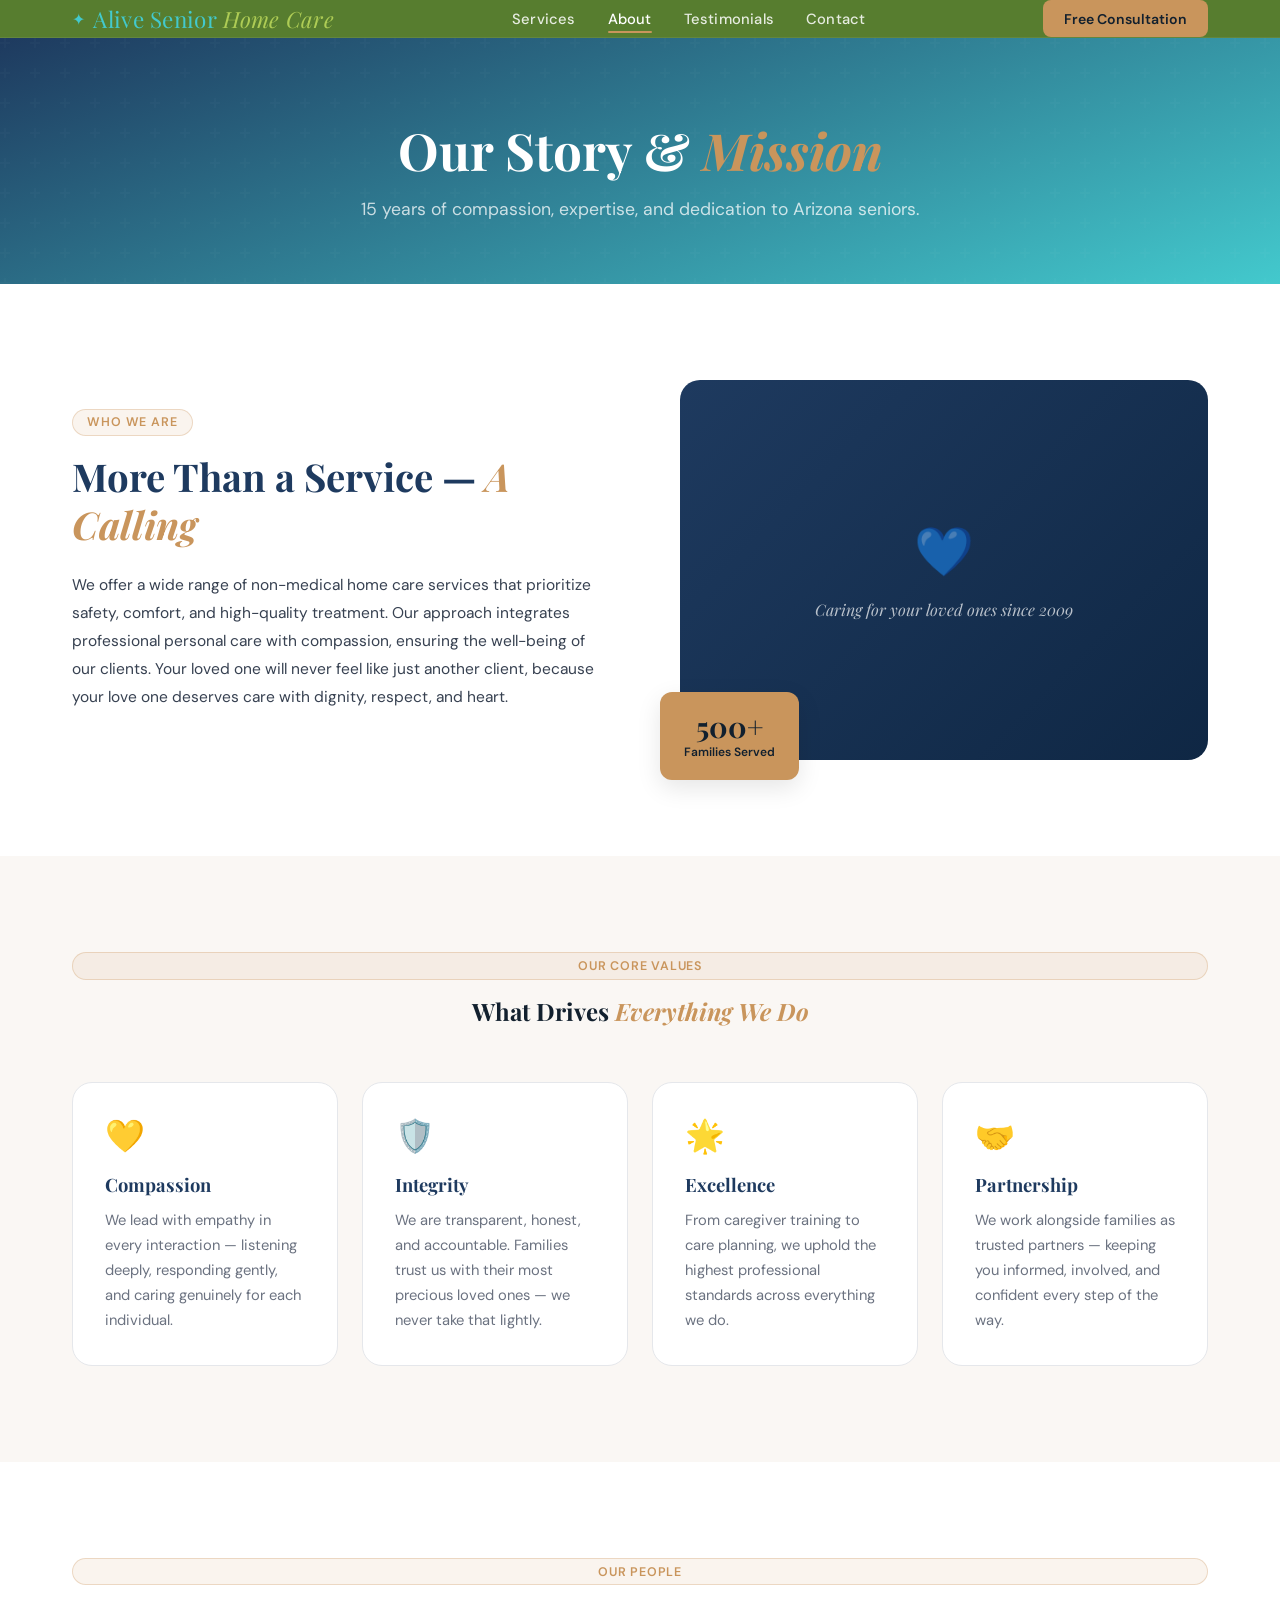
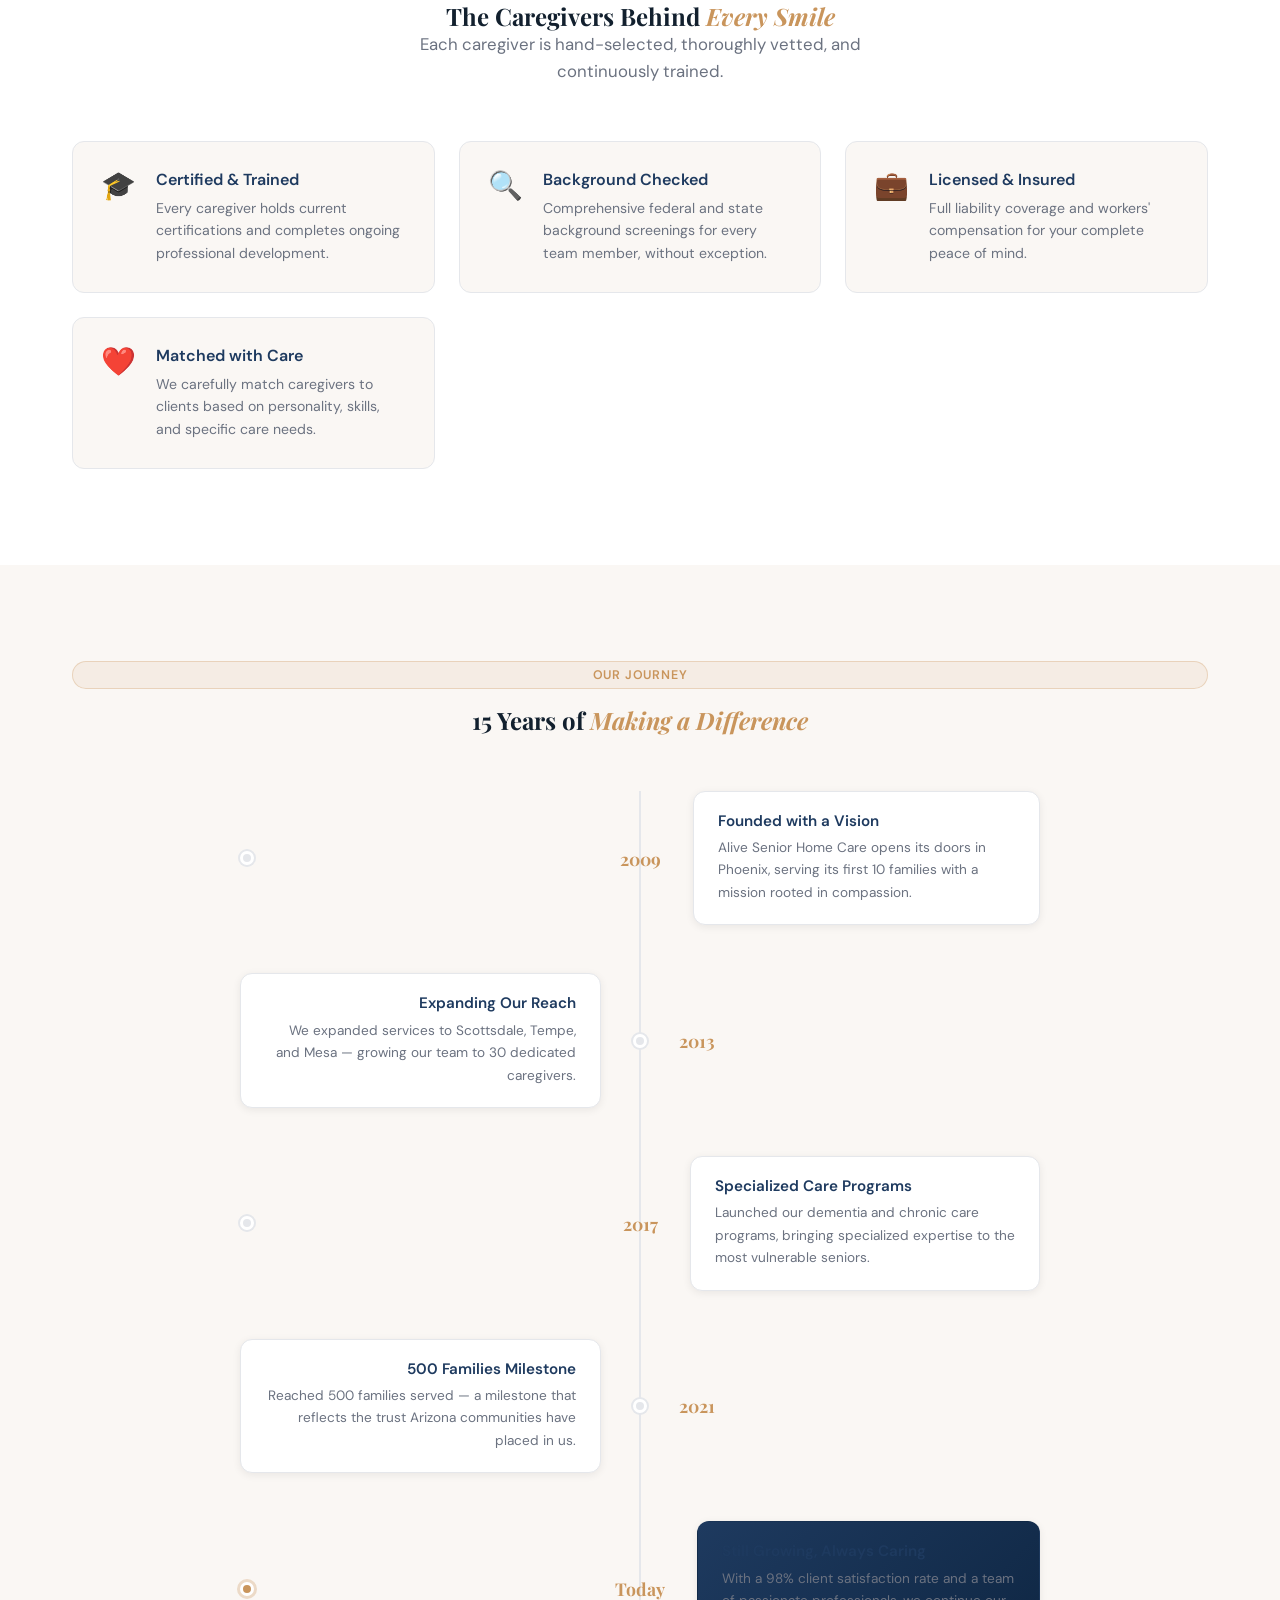
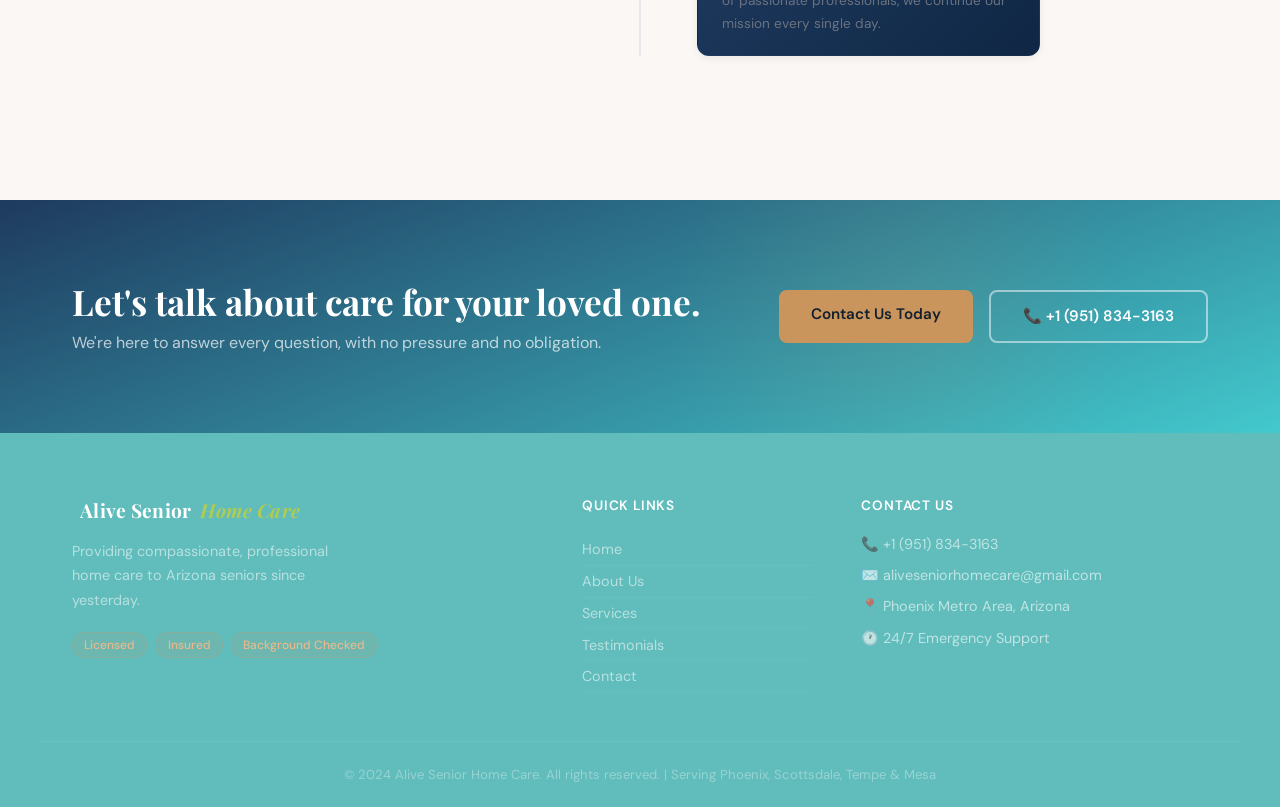
==== about.html @ 12c3a7bd "Add files via upload" ====
<!DOCTYPE html>
<html lang="en">
<head>
    <meta charset="UTF-8">
    <meta name="viewport" content="width=device-width, initial-scale=1.0">
    <title>About Us – Alive Senior Home Care</title>
    <link rel="stylesheet" href="styles.css">
    <link rel="preconnect" href="https://fonts.googleapis.com">
    <link href="https://fonts.googleapis.com/css2?family=Playfair+Display:ital,wght@0,400;0,700;1,400&family=DM+Sans:wght@300;400;500;600&display=swap" rel="stylesheet">
</head>
<body>

    <div class="scroll-progress" id="scrollProgress"></div>

    <nav id="navbar">
        <div class="container nav-inner">
            <a href="index.html" class="logo">
                <span class="logo-icon">✦</span>
                <span>Alive Senior <em>Home Care</em></span>
            </a>
            <ul class="nav-links">
                <li><a href="index.html#services" class="nav-link">Services</a></li>
                <li><a href="about.html" class="nav-link active">About</a></li>
                <li><a href="index.html#testimonials" class="nav-link">Testimonials</a></li>
                <li><a href="contact.html" class="nav-link">Contact</a></li>
            </ul>
            <a href="contact.html" class="cta-button">Free Consultation</a>
            <button class="hamburger" id="hamburger" aria-label="Menu">
                <span></span><span></span><span></span>
            </button>
        </div>
        <div class="mobile-menu" id="mobileMenu">
            <a href="index.html#services">Services</a>
            <a href="about.html">About</a>
            <a href="index.html#testimonials">Testimonials</a>
            <a href="contact.html">Contact</a>
            <a href="contact.html" class="mobile-cta">Free Consultation →</a>
        </div>
    </nav>

    <!-- Page Hero -->
    <section class="page-hero">
        <div class="page-hero-bg"></div>
        <div class="container page-hero-content">
            <!-- <div class="breadcrumb reveal-up"><a href="index.html">Home</a> / About Us</div> -->
            <h1 class="reveal-up delay-1">Our Story &amp; <em>Mission</em></h1>
            <p class="reveal-up delay-2">15 years of compassion, expertise, and dedication to Arizona seniors.</p>
        </div>
    </section>

    <!-- Mission Section -->
    <section class="about-mission">
        <div class="container about-grid">
            <div class="about-text reveal-left">
                <span class="section-tag">Who We Are</span>
                <h2>More Than a Service — <em>A Calling</em></h2>
                <p>We offer a wide range of non-medical home care
services that prioritize safety, comfort, and high-quality treatment. Our approach integrates professional personal care with compassion,
ensuring the well-being of our clients.
Your loved one will never feel like just another client, because your love one deserves care with dignity, respect, and heart.</p>
            </div>
            <div class="about-visual reveal-right">
                <div class="about-image-block">
                    <div class="about-image-card main-img">
                        <div class="img-placeholder">
                            <span>💙</span>
                            <p>Caring for your loved ones since 2009</p>
                        </div>
                    </div>
                    <div class="about-badge-float">
                        <span class="badge-num">500+</span>
                        <span class="badge-text">Families Served</span>
                    </div>
                </div>
            </div>
        </div>
    </section>

    <!-- Values Section -->
    <section class="values-section">
        <div class="container">
            <div class="section-header reveal-up">
                <span class="section-tag">Our Core Values</span>
                <h2>What Drives <em>Everything We Do</em></h2>
            </div>
            <div class="values-grid">
                <div class="value-card reveal-card" style="--delay:0.1s">
                    <div class="value-icon">💛</div>
                    <h3>Compassion</h3>
                    <p>We lead with empathy in every interaction — listening deeply, responding gently, and caring genuinely for each individual.</p>
                </div>
                <div class="value-card reveal-card" style="--delay:0.2s">
                    <div class="value-icon">🛡️</div>
                    <h3>Integrity</h3>
                    <p>We are transparent, honest, and accountable. Families trust us with their most precious loved ones — we never take that lightly.</p>
                </div>
                <div class="value-card reveal-card" style="--delay:0.3s">
                    <div class="value-icon">🌟</div>
                    <h3>Excellence</h3>
                    <p>From caregiver training to care planning, we uphold the highest professional standards across everything we do.</p>
                </div>
                <div class="value-card reveal-card" style="--delay:0.4s">
                    <div class="value-icon">🤝</div>
                    <h3>Partnership</h3>
                    <p>We work alongside families as trusted partners — keeping you informed, involved, and confident every step of the way.</p>
                </div>
            </div>
        </div>
    </section>

    <!-- Team Section -->
    <section class="team-section">
        <div class="container">
            <div class="section-header reveal-up">
                <span class="section-tag">Our People</span>
                <h2>The Caregivers Behind <em>Every Smile</em></h2>
                <p class="section-sub">Each caregiver is hand-selected, thoroughly vetted, and continuously trained.</p>
            </div>
            <div class="team-features reveal-up">
                <div class="team-feature">
                    <div class="tf-icon">🎓</div>
                    <div>
                        <h4>Certified & Trained</h4>
                        <p>Every caregiver holds current certifications and completes ongoing professional development.</p>
                    </div>
                </div>
                <div class="team-feature">
                    <div class="tf-icon">🔍</div>
                    <div>
                        <h4>Background Checked</h4>
                        <p>Comprehensive federal and state background screenings for every team member, without exception.</p>
                    </div>
                </div>
                <div class="team-feature">
                    <div class="tf-icon">💼</div>
                    <div>
                        <h4>Licensed & Insured</h4>
                        <p>Full liability coverage and workers' compensation for your complete peace of mind.</p>
                    </div>
                </div>
                <div class="team-feature">
                    <div class="tf-icon">❤️</div>
                    <div>
                        <h4>Matched with Care</h4>
                        <p>We carefully match caregivers to clients based on personality, skills, and specific care needs.</p>
                    </div>
                </div>
            </div>
        </div>
    </section>

    <!-- Milestones Timeline -->
    <section class="timeline-section">
        <div class="container">
            <div class="section-header reveal-up">
                <span class="section-tag">Our Journey</span>
                <h2>15 Years of <em>Making a Difference</em></h2>
            </div>
            <div class="timeline">
                <div class="timeline-item reveal-left">
                    <div class="timeline-dot"></div>
                    <div class="timeline-year">2009</div>
                    <div class="timeline-card">
                        <h4>Founded with a Vision</h4>
                        <p>Alive Senior Home Care opens its doors in Phoenix, serving its first 10 families with a mission rooted in compassion.</p>
                    </div>
                </div>
                <div class="timeline-item reveal-right">
                    <div class="timeline-dot"></div>
                    <div class="timeline-year">2013</div>
                    <div class="timeline-card">
                        <h4>Expanding Our Reach</h4>
                        <p>We expanded services to Scottsdale, Tempe, and Mesa — growing our team to 30 dedicated caregivers.</p>
                    </div>
                </div>
                <div class="timeline-item reveal-left">
                    <div class="timeline-dot"></div>
                    <div class="timeline-year">2017</div>
                    <div class="timeline-card">
                        <h4>Specialized Care Programs</h4>
                        <p>Launched our dementia and chronic care programs, bringing specialized expertise to the most vulnerable seniors.</p>
                    </div>
                </div>
                <div class="timeline-item reveal-right">
                    <div class="timeline-dot"></div>
                    <div class="timeline-year">2021</div>
                    <div class="timeline-card">
                        <h4>500 Families Milestone</h4>
                        <p>Reached 500 families served — a milestone that reflects the trust Arizona communities have placed in us.</p>
                    </div>
                </div>
                <div class="timeline-item reveal-left">
                    <div class="timeline-dot active"></div>
                    <div class="timeline-year">Today</div>
                    <div class="timeline-card featured-timeline">
                        <h4>Still Growing, Always Caring</h4>
                        <p>With a 98% client satisfaction rate and a team of passionate professionals, we continue our mission every single day.</p>
                    </div>
                </div>
            </div>
        </div>
    </section>

    <!-- CTA Banner -->
    <section class="cta-banner reveal-up">
        <div class="cta-banner-glow"></div>
        <div class="container cta-banner-inner">
            <div>
                <h2>Let's talk about care for your loved one.</h2>
                <p>We're here to answer every question, with no pressure and no obligation.</p>
            </div>
            <div class="cta-banner-buttons">
                <a href="contact.html" class="btn-primary">Contact Us Today</a>
                <a href="tel:+19518343163" class="btn-outline-light">📞 +1 (951) 834-3163</a>
            </div>
        </div>
    </section>

    <!-- Footer -->
    <footer>
        <div class="container footer-inner">
            <div class="footer-brand">
                <div class="logo"><span class="logo-icon"></span> Alive Senior <em>Home Care</em></div>
                <p>Providing compassionate, professional home care to Arizona seniors since yesterday.</p>
                <div class="footer-badges">
                    <span>Licensed</span>
                    <span>Insured</span>
                    <span>Background Checked</span>
                </div>
            </div>
            <div class="footer-links">
                <h4>Quick Links</h4>
                <a href="index.html">Home</a>
                <a href="about.html">About Us</a>
                <a href="index.html#services">Services</a>
                <a href="index.html#testimonials">Testimonials</a>
                <a href="contact.html">Contact</a>
            </div>
            <div class="footer-contact">
                <h4>Contact Us</h4>
                <p>📞 <a href="tel:+19518343163">+1 (951) 834-3163</a></p>
                <p>✉️ <a href="mailto:aliveseniorhomecare@gmail.com">aliveseniorhomecare@gmail.com</a></p>
                <p>📍 Phoenix Metro Area, Arizona</p>
                <p>🕐 24/7 Emergency Support</p>
            </div>
        </div>
        <div class="footer-bottom">
            <p>© 2024 Alive Senior Home Care. All rights reserved. | Serving Phoenix, Scottsdale, Tempe & Mesa</p>
        </div>
    </footer>


    <script src="script.js"></script>
</body>
</html>
---- styles.css ----
/* =============================================
   ALIVE SENIOR HOME CARE — Enhanced Styles
   ============================================= */

*, *::before, *::after {
    margin: 0;
    padding: 0;
    box-sizing: border-box;
}

:root {
    --primary: #1e3a5f;
    --primary-mid: #2c5282;
    --primary-light: #3a6da8;
    --gold: #c9955c;
    --gold-light: #e8b98a;
    --cream: #faf7f4;
    --accent: #f0f4f8;
    --text-dark: #12202e;
    --text-mid: #374151;
    --text-light: #6b7280;
    --border: #e5e7eb;
    --success: #16a34a;
    --white: #ffffff;
    --shadow-sm: 0 2px 8px rgba(0,0,0,0.07);
    --shadow-md: 0 8px 24px rgba(0,0,0,0.1);
    --shadow-lg: 0 20px 48px rgba(0,0,0,0.13);
    --radius: 12px;
    --radius-lg: 20px;
    --transition: 0.3s cubic-bezier(0.4,0,0.2,1);
}

html { scroll-behavior: smooth; }

body {
    font-family: 'DM Sans', 'Segoe UI', sans-serif;
    color: var(--text-dark);
    background: #fff;
    overflow-x: hidden;
}

h1, h2, h3, h4 {
    font-family: 'Playfair Display', Georgia, serif;
    line-height: 1.25;
}

em { font-style: italic; color: var(--gold); }

a { text-decoration: none; color: inherit; }

img { max-width: 100%; }

/* =============================================
   SCROLL PROGRESS BAR
   ============================================= */
.scroll-progress {
    position: fixed;
    top: 0; left: 0;
    height: 3px;
    width: 0%;
    background: linear-gradient(90deg, var(--gold), var(--gold-light));
    z-index: 9999;
    transition: width 0.1s linear;
}

/* =============================================
   NAVIGATION
   ============================================= */
#navbar {
    background: rgb(87, 125, 47);
    backdrop-filter: blur(12px);
    -webkit-backdrop-filter: blur(12px);
    color: white;
    position: sticky;
    top: 0;
    z-index: 1000;
    transition: box-shadow var(--transition), background var(--transition);
    border-bottom: 1px solid rgba(255,255,255,0.07);
}

#navbar.scrolled {
    box-shadow: 0 4px 24px rgba(0,0,0,0.18);
}

.nav-inner {
    display: flex;
    align-items: center;
    justify-content: space-between;
    padding: 1rem 2rem;
    max-width: 1200px;
    margin: 0 auto;
}

.logo {
    font-family: 'Playfair Display', serif;
    font-size: 1.4rem;
    font-weight: 700;
    color: white;
    display: flex;
    align-items: center;
    gap: 0.5rem;
    letter-spacing: 0.3px;
}

.logo-icon {
    color: var(--gold);
    font-size: 1rem;
}

.logo span { color: #43C9CD; font-weight: 400; }

.logo em { color: #AECC55; font-style: italic; }

.nav-links {
    display: flex;
    gap: 2rem;
    list-style: none;
}

.nav-link {
    color: rgba(255,255,255,0.85);
    font-size: 0.92rem;
    font-weight: 500;
    position: relative;
    transition: color var(--transition);
    letter-spacing: 0.2px;
}

.nav-link::after {
    content: '';
    position: absolute;
    bottom: -4px; left: 0;
    width: 0; height: 2px;
    background: var(--gold);
    transition: width var(--transition);
    border-radius: 2px;
}

.nav-link:hover,
.nav-link.active {
    color: white;
}

.nav-link:hover::after,
.nav-link.active::after {
    width: 100%;
}

.cta-button {
    background: var(--gold);
    color: var(--text-dark);
    padding: 0.6rem 1.3rem;
    border-radius: 8px;
    font-size: 0.88rem;
    font-weight: 600;
    transition: all var(--transition);
    border: none;
    cursor: pointer;
    white-space: nowrap;
}

.cta-button:hover {
    background: var(--gold-light);
    transform: translateY(-2px);
    box-shadow: 0 4px 14px rgba(201,149,92,0.4);
}

/* Hamburger */
.hamburger {
    display: none;
    flex-direction: column;
    gap: 5px;
    background: none;
    border: none;
    cursor: pointer;
    padding: 4px;
}

.hamburger span {
    display: block;
    width: 24px;
    height: 2px;
    background: white;
    border-radius: 2px;
    transition: all var(--transition);
}

.hamburger.open span:nth-child(1) { transform: rotate(45deg) translate(5px, 5px); }
.hamburger.open span:nth-child(2) { opacity: 0; }
.hamburger.open span:nth-child(3) { transform: rotate(-45deg) translate(5px, -5px); }

/* Mobile Menu */
.mobile-menu {
    display: none;
    flex-direction: column;
    background: var(--primary);
    padding: 1.5rem 2rem;
    gap: 1rem;
    border-top: 1px solid rgba(255,255,255,0.1);
    animation: slideDownMenu 0.3s ease;
}

.mobile-menu a {
    color: rgba(255,255,255,0.85);
    font-size: 1rem;
    font-weight: 500;
    padding: 0.5rem 0;
    border-bottom: 1px solid rgba(255,255,255,0.08);
    transition: color var(--transition);
}

.mobile-menu a:hover { color: white; }

.mobile-cta {
    color: var(--gold) !important;
    font-weight: 600 !important;
    border-bottom: none !important;
    margin-top: 0.5rem;
}

.mobile-menu.open { display: flex; }

@keyframes slideDownMenu {
    from { opacity: 0; transform: translateY(-10px); }
    to { opacity: 1; transform: translateY(0); }
}

/* =============================================
   CONTAINER
   ============================================= */
.container {
    max-width: 1200px;
    margin: 0 auto;
    padding: 0 2rem;
}

/* =============================================
   ANIMATIONS
   ============================================= */

/* Reveal animations */
.reveal-up {
    opacity: 0;
    transform: translateY(40px);
    transition: opacity 0.7s ease, transform 0.7s ease;
}

.reveal-left {
    opacity: 0;
    transform: translateX(-40px);
    transition: opacity 0.7s ease, transform 0.7s ease;
}

.reveal-right {
    opacity: 0;
    transform: translateX(40px);
    transition: opacity 0.7s ease, transform 0.7s ease;
}

.reveal-card {
    opacity: 0;
    transform: translateY(30px) scale(0.97);
    transition: opacity 0.6s ease var(--delay, 0s), transform 0.6s ease var(--delay, 0s);
}

.revealed {
    opacity: 1 !important;
    transform: translate(0,0) scale(1) !important;
}

.delay-1 { transition-delay: 0.15s; }
.delay-2 { transition-delay: 0.3s; }
.delay-3 { transition-delay: 0.45s; }
.delay-4 { transition-delay: 0.6s; }

@keyframes float {
    0%, 100% { transform: translateY(0); }
    50% { transform: translateY(-10px); }
}

@keyframes pulse-ring {
    0% { transform: scale(0.95); box-shadow: 0 0 0 0 rgba(201,149,92,0.4); }
    70% { transform: scale(1); box-shadow: 0 0 0 12px rgba(201,149,92,0); }
    100% { transform: scale(0.95); box-shadow: 0 0 0 0 rgba(201,149,92,0); }
}

@keyframes shimmer {
    from { background-position: -200% center; }
    to { background-position: 200% center; }
}

/* =============================================
   HERO SECTION
   ============================================= */
.hero {
    background: linear-gradient(160deg, var(--primary) 0%, #43C9CD 100%);
    color: white;
    padding: 7rem 2rem 5rem;
    position: relative;
    overflow: hidden;
    min-height: 92vh;
    display: flex;
    flex-direction: column;
    align-items: center;
    justify-content: center;
}

.hero-bg-pattern {
    position: absolute;
    inset: 0;
    background-image:
        radial-gradient(circle at 20% 20%, rgba(201,149,92,0.08) 0%, transparent 50%),
        radial-gradient(circle at 80% 80%, rgba(58,109,168,0.12) 0%, transparent 50%);
    pointer-events: none;
}

.hero-bg-pattern::before {
    content: '';
    position: absolute;
    inset: 0;
    background-image: url("data:image/svg+xml,%3Csvg width='60' height='60' viewBox='0 0 60 60' xmlns='http://www.w3.org/2000/svg'%3E%3Cg fill='none' fill-rule='evenodd'%3E%3Cg fill='%23ffffff' fill-opacity='0.025'%3E%3Cpath d='M36 34v-4h-2v4h-4v2h4v4h2v-4h4v-2h-4zm0-30V0h-2v4h-4v2h4v4h2V6h4V4h-4zM6 34v-4H4v4H0v2h4v4h2v-4h4v-2H6zM6 4V0H4v4H0v2h4v4h2V6h4V4H6z'/%3E%3C/g%3E%3C/g%3E%3C/svg%3E");
}

.hero-glow {
    position: absolute;
    top: 30%;
    left: 50%;
    transform: translate(-50%, -50%);
    width: 600px;
    height: 600px;
    background: radial-gradient(circle, rgba(201,149,92,0.07) 0%, transparent 70%);
    pointer-events: none;
}

.floating-badge {
    position: absolute;
    top: 2rem;
    right: 2rem;
    background: rgba(255,255,255,0.1);
    backdrop-filter: blur(8px);
    border: 1px solid rgba(255,255,255,0.15);
    color: rgba(255,255,255,0.9);
    padding: 0.5rem 1rem;
    border-radius: 50px;
    font-size: 0.82rem;
    display: flex;
    align-items: center;
    gap: 0.5rem;
}

.badge-sep { opacity: 0.4; }

.hero-content {
    position: relative;
    z-index: 2;
    text-align: center;
    max-width: 750px;
    margin: 0 auto;
}

.hero-tag {
    display: inline-block;
    background: rgba(201,149,92,0.15);
    border: 1px solid rgba(201,149,92,0.35);
    color: var(--gold-light);
    padding: 0.35rem 1rem;
    border-radius: 50px;
    font-size: 0.82rem;
    font-weight: 500;
    letter-spacing: 0.5px;
    margin-bottom: 1.5rem;
    text-transform: uppercase;
    animation: pulse-ring 2.5s infinite;
}

.hero h1 {
    font-size: clamp(2.2rem, 5vw, 3.8rem);
    color: white;
    margin-bottom: 1.5rem;
    line-height: 1.15;
    letter-spacing: -0.5px;
}

.hero h1 em { color: var(--gold-light); }

.hero-sub {
    font-size: 1.15rem;
    color: rgba(255,255,255,0.8);
    max-width: 520px;
    margin: 0 auto 2.5rem;
    line-height: 1.7;
}

.hero-buttons {
    display: flex;
    gap: 1rem;
    justify-content: center;
    flex-wrap: wrap;
    margin-bottom: 5rem;
}

/* Stats Bar */
.hero-stats {
    position: absolute;
    bottom: 0;
    left: 0; right: 0;
    background: rgba(255,255,255,0.06);
    backdrop-filter: blur(10px);
    border-top: 1px solid rgba(255,255,255,0.1);
    display: flex;
    align-items: center;
    justify-content: center;
    padding: 1.5rem 2rem;
    gap: 2rem;
    flex-wrap: wrap;
}

.stat-item {
    text-align: center;
    display: flex;
    flex-direction: column;
    align-items: center;
    line-height: 1;
}

.stat-number {
    font-family: 'Playfair Display', serif;
    font-size: 2rem;
    font-weight: 700;
    color: var(--gold-light);
}

.stat-plus {
    font-size: 1.3rem;
    color: var(--gold-light);
    font-weight: 700;
    vertical-align: super;
}

.stat-label {
    font-size: 0.78rem;
    color: rgba(255,255,255,0.6);
    text-transform: uppercase;
    letter-spacing: 0.5px;
    margin-top: 0.35rem;
}

.stat-divider {
    width: 1px;
    height: 40px;
    background: rgba(255,255,255,0.15);
}

/* Scroll Hint */
.scroll-hint {
    position: absolute;
    bottom: 90px;
    left: 50%;
    transform: translateX(-50%);
    display: flex;
    flex-direction: column;
    align-items: center;
    gap: 0.5rem;
    color: rgba(255,255,255,0.45);
    font-size: 0.75rem;
    letter-spacing: 0.5px;
    text-transform: uppercase;
    animation: float 2.5s ease-in-out infinite;
}

.scroll-arrow {
    width: 20px;
    height: 20px;
    border-right: 2px solid rgba(255,255,255,0.35);
    border-bottom: 2px solid rgba(255,255,255,0.35);
    transform: rotate(45deg);
}

/* =============================================
   BUTTONS
   ============================================= */
.btn-primary {
    background: var(--gold);
    color: var(--text-dark);
    padding: 0.9rem 2rem;
    border: none;
    border-radius: 8px;
    font-size: 0.95rem;
    font-weight: 600;
    cursor: pointer;
    transition: all var(--transition);
    display: inline-block;
    font-family: 'DM Sans', sans-serif;
}

.btn-primary:hover {
    background: var(--gold-light);
    transform: translateY(-3px);
    box-shadow: 0 10px 24px rgba(201,149,92,0.4);
}

.btn-outline {
    background: transparent;
    color: rgba(255,255,255,0.9);
    padding: 0.9rem 2rem;
    border: 2px solid rgba(255,255,255,0.3);
    border-radius: 8px;
    font-size: 0.95rem;
    font-weight: 600;
    cursor: pointer;
    transition: all var(--transition);
    display: inline-block;
    font-family: 'DM Sans', sans-serif;
}

.btn-outline:hover {
    background: rgba(255,255,255,0.1);
    border-color: rgba(255,255,255,0.6);
    transform: translateY(-2px);
}

.btn-outline-light {
    background: transparent;
    color: white;
    padding: 0.9rem 2rem;
    border: 2px solid rgba(255,255,255,0.5);
    border-radius: 8px;
    font-size: 0.95rem;
    font-weight: 600;
    cursor: pointer;
    transition: all var(--transition);
    display: inline-block;
}

.btn-outline-light:hover {
    background: rgba(255,255,255,0.1);
    border-color: white;
    transform: translateY(-2px);
}

/* =============================================
   SECTION HEADERS
   ============================================= */
.section-header {
    text-align: center;
    margin-bottom: 3.5rem;
}

.section-tag {
    display: inline-block;
    background: rgba(201,149,92,0.1);
    border: 1px solid rgba(201,149,92,0.3);
    color: var(--gold);
    padding: 0.3rem 0.9rem;
    border-radius: 50px;
    font-size: 0.78rem;
    font-weight: 600;
    letter-spacing: 0.8px;
    text-transform: uppercase;
    margin-bottom: 1rem;
    display: block;
}

.section-title {
    font-size: clamp(1.8rem, 3.5vw, 2.8rem);
    color: var(--primary);
    margin-bottom: 1rem;
}

.section-sub {
    color: var(--text-light);
    font-size: 1.05rem;
    max-width: 500px;
    margin: 0 auto;
    line-height: 1.6;
}

/* =============================================
   SERVICES SECTION
   ============================================= */
.services {
    padding: 6rem 2rem;
    background: var(--cream);
}

.services-grid {
    display: grid;
    grid-template-columns: repeat(auto-fit, minmax(300px, 1fr));
    gap: 1.5rem;
    margin-bottom: 3rem;
}

.service-card {
    background: white;
    padding: 2rem 2rem 1.5rem;
    border-radius: var(--radius-lg);
    box-shadow: var(--shadow-sm);
    transition: all var(--transition);
    border: 1px solid var(--border);
    position: relative;
    overflow: hidden;
}

.service-card::before {
    content: '';
    position: absolute;
    top: 0; left: 0; right: 0;
    height: 3px;
    background: linear-gradient(90deg, var(--gold), var(--gold-light));
    transform: scaleX(0);
    transform-origin: left;
    transition: transform var(--transition);
}

.service-card:hover::before { transform: scaleX(1); }

.card-glow {
    position: absolute;
    inset: 0;
    background: radial-gradient(circle at 50% 0%, rgba(201,149,92,0.04) 0%, transparent 70%);
    opacity: 0;
    transition: opacity var(--transition);
}

.service-card:hover { 
    transform: translateY(-6px);
    box-shadow: var(--shadow-md);
}

.service-card:hover .card-glow { opacity: 1; }

.featured-card {
    background: linear-gradient(160deg, var(--primary) 0%, #43C9CD 100%);
    color: white;
    border-color: transparent;
}

.featured-card h3 { color: white; }
.featured-card p { color: rgba(255,255,255,0.75); }
.featured-card .card-link { color: var(--gold-light); }
.featured-card .card-glow {
    background: radial-gradient(circle at 50% 0%, rgba(201,149,92,0.1) 0%, transparent 70%);
}
.featured-card:hover .card-glow { opacity: 1; }

.service-icon {
    font-size: 2rem;
    margin-bottom: 1rem;
    display: block;
    line-height: 1;
}

.service-card h3 {
    color: var(--primary);
    font-size: 1.2rem;
    margin-bottom: 0.75rem;
}

.service-card p {
    color: var(--text-light);
    line-height: 1.7;
    font-size: 0.92rem;
    margin-bottom: 1.25rem;
}

.card-link {
    color: var(--gold);
    font-size: 0.88rem;
    font-weight: 600;
    transition: all var(--transition);
    display: inline-block;
}

.card-link:hover {
    gap: 0.5rem;
    letter-spacing: 0.3px;
}

.services-cta {
    text-align: center;
    background: white;
    border: 1px solid var(--border);
    border-radius: var(--radius-lg);
    padding: 2rem;
    display: flex;
    align-items: center;
    justify-content: space-between;
    gap: 1.5rem;
    flex-wrap: wrap;
}

.services-cta p {
    color: var(--text-mid);
    font-size: 1.05rem;
    font-weight: 500;
}

/* =============================================
   TRUST STRIP
   ============================================= */
.trust-strip {
    background: linear-gradient(160deg, var(--primary) 0%, #43C9CD 100%);
    padding: 1.25rem 2rem;
    overflow: hidden;
}

.trust-inner {
    display: flex;
    align-items: center;
    justify-content: center;
    gap: 2.5rem;
    flex-wrap: wrap;
}

.trust-item {
    color: rgba(255,255,255,0.85);
    font-size: 0.88rem;
    font-weight: 500;
    display: flex;
    align-items: center;
    gap: 0.5rem;
    white-space: nowrap;
}

.trust-icon {
    color: var(--gold);
    font-weight: 700;
}

/* =============================================
   TESTIMONIALS
   ============================================= */
.testimonials {
    padding: 6rem 2rem;
    background: white;
    overflow: hidden;
}

.testimonials-track-wrapper {
    overflow: hidden;
    position: relative;
    border-radius: var(--radius-lg);
}

.testimonials-track {
    display: flex;
    gap: 1.5rem;
    transition: transform 0.5s cubic-bezier(0.4,0,0.2,1);
}

.testimonial-card {
    min-width: calc(33.333% - 1rem);
    background: var(--cream);
    border: 1px solid var(--border);
    border-radius: var(--radius-lg);
    padding: 2rem;
    flex-shrink: 0;
    transition: all var(--transition);
    border-left: 4px solid var(--gold);
}

.testimonial-card:hover {
    box-shadow: var(--shadow-md);
    transform: translateY(-4px);
}

.stars {
    color: #f59e0b;
    font-size: 1rem;
    margin-bottom: 1rem;
    letter-spacing: 2px;
}

.testimonial-text {
    color: var(--text-mid);
    font-style: italic;
    line-height: 1.75;
    margin-bottom: 1.5rem;
    font-size: 0.95rem;
}

.testimonial-author {
    display: flex;
    align-items: center;
    gap: 0.75rem;
}

.author-avatar {
    width: 42px;
    height: 42px;
    background: linear-gradient(135deg, var(--primary), var(--primary-light));
    color: white;
    border-radius: 50%;
    display: flex;
    align-items: center;
    justify-content: center;
    font-size: 0.75rem;
    font-weight: 700;
    flex-shrink: 0;
}

.author-name {
    font-weight: 600;
    color: var(--primary);
    font-size: 0.92rem;
}

.author-role {
    color: var(--text-light);
    font-size: 0.82rem;
    margin-top: 2px;
}

/* Testimonial Dots */
.testimonial-dots {
    display: flex;
    justify-content: center;
    gap: 0.5rem;
    margin-top: 1.5rem;
}

.t-dot {
    width: 8px;
    height: 8px;
    border-radius: 50%;
    background: var(--border);
    cursor: pointer;
    transition: all var(--transition);
    border: none;
}

.t-dot.active {
    background: var(--gold);
    width: 20px;
    border-radius: 4px;
}

/* =============================================
   CTA BANNER
   ============================================= */
.cta-banner {
    background: linear-gradient(160deg, var(--primary) 0%, #43C9CD 100%);
    padding: 5rem 2rem;
    position: relative;
    overflow: hidden;
}

.cta-banner-glow {
    position: absolute;
    top: 50%;
    right: 10%;
    transform: translateY(-50%);
    width: 500px;
    height: 500px;
    background: radial-gradient(circle, rgba(201,149,92,0.1) 0%, transparent 65%);
    pointer-events: none;
}

.cta-banner-inner {
    display: flex;
    align-items: center;
    justify-content: space-between;
    gap: 2rem;
    flex-wrap: wrap;
    position: relative;
    z-index: 2;
}

.cta-banner h2 {
    color: white;
    font-size: clamp(1.5rem, 3vw, 2.2rem);
    margin-bottom: 0.5rem;
}

.cta-banner p {
    color: rgba(255,255,255,0.7);
    font-size: 1rem;
}

.cta-banner-buttons {
    display: flex;
    gap: 1rem;
    flex-wrap: wrap;
    flex-shrink: 0;
}

/* =============================================
   FOOTER
   ============================================= */
footer {
    background: #61bcbc;
    color: white;
    padding: 4rem 2rem 0;
}

.footer-inner {
    display: grid;
    grid-template-columns: 2fr 1fr 1.5fr;
    gap: 3rem;
    padding-bottom: 3rem;
    border-bottom: 1px solid rgba(255,255,255,0.08);
}

.footer-brand .logo { margin-bottom: 1rem; font-size: 1.2rem; }

.footer-brand p {
    color: rgba(255,255,255,0.55);
    font-size: 0.9rem;
    line-height: 1.7;
    margin-bottom: 1.25rem;
    max-width: 280px;
}

.footer-badges {
    display: flex;
    gap: 0.5rem;
    flex-wrap: wrap;
}

.footer-badges span {
    background: rgba(201,149,92,0.12);
    border: 1px solid rgba(201,149,92,0.25);
    color: var(--gold-light);
    padding: 0.25rem 0.7rem;
    border-radius: 50px;
    font-size: 0.75rem;
    font-weight: 500;
}

.footer-links h4,
.footer-contact h4 {
    color: white;
    font-family: 'DM Sans', sans-serif;
    font-size: 0.85rem;
    font-weight: 600;
    text-transform: uppercase;
    letter-spacing: 0.8px;
    margin-bottom: 1.25rem;
}

.footer-links {
    display: flex;
    flex-direction: column;
    gap: 0;
}

.footer-links a {
    color: rgba(255,255,255,0.55);
    font-size: 0.9rem;
    padding: 0.4rem 0;
    transition: color var(--transition);
    border-bottom: 1px solid rgba(255,255,255,0.05);
}

.footer-links a:hover { color: var(--gold-light); }

.footer-contact p {
    color: rgba(255,255,255,0.6);
    font-size: 0.9rem;
    margin-bottom: 0.6rem;
    line-height: 1.5;
}

.footer-contact a {
    color: rgba(255,255,255,0.6);
    transition: color var(--transition);
}

.footer-contact a:hover { color: var(--gold-light); }

.footer-bottom {
    text-align: center;
    padding: 1.5rem 0;
    color: rgba(255,255,255,0.35);
    font-size: 0.82rem;
}

/* =============================================
   PAGE HERO (About / Contact)
   ============================================= */
.page-hero {
    background: linear-gradient(160deg, var(--primary) 0%, #43C9CD 100%);
    color: white;
    padding: 5rem 2rem 4rem;
    position: relative;
    overflow: hidden;
    text-align: center;
}

.page-hero-bg {
    position: absolute;
    inset: 0;
    background-image: url("data:image/svg+xml,%3Csvg width='60' height='60' viewBox='0 0 60 60' xmlns='http://www.w3.org/2000/svg'%3E%3Cg fill='none' fill-rule='evenodd'%3E%3Cg fill='%23ffffff' fill-opacity='0.02'%3E%3Cpath d='M36 34v-4h-2v4h-4v2h4v4h2v-4h4v-2h-4zm0-30V0h-2v4h-4v2h4v4h2V6h4V4h-4zM6 34v-4H4v4H0v2h4v4h2v-4h4v-2H6zM6 4V0H4v4H0v2h4v4h2V6h4V4H6z'/%3E%3C/g%3E%3C/g%3E%3C/svg%3E");
    pointer-events: none;
}

.page-hero-content {
    position: relative;
    z-index: 2;
}

.breadcrumb {
    color: rgba(255,255,255,0.5);
    font-size: 0.82rem;
    margin-bottom: 1.5rem;
    letter-spacing: 0.3px;
}

.breadcrumb a {
    color: rgba(255,255,255,0.5);
    transition: color var(--transition);
}

.breadcrumb a:hover { color: var(--gold-light); }

.page-hero h1 {
    font-size: clamp(2rem, 4.5vw, 3.2rem);
    color: white;
    margin-bottom: 1rem;
}

.page-hero p {
    color: rgba(255,255,255,0.75);
    font-size: 1.1rem;
}

/* =============================================
   ABOUT PAGE
   ============================================= */
.about-mission {
    padding: 6rem 2rem;
    background: white;
}

.about-grid {
    display: grid;
    grid-template-columns: 1fr 1fr;
    gap: 5rem;
    align-items: center;
}

.about-text .section-tag {
    text-align: left;
    display: inline-block;
}

.about-text h2 {
    font-size: clamp(1.8rem, 3vw, 2.5rem);
    color: var(--primary);
    margin-bottom: 1.5rem;
}

.about-text p {
    color: var(--text-mid);
    line-height: 1.8;
    margin-bottom: 1.25rem;
    font-size: 0.97rem;
}

.about-visual {
    position: relative;
}

.about-image-block {
    position: relative;
}

.about-image-card {
    border-radius: var(--radius-lg);
    overflow: hidden;
}

.main-img {
    background: linear-gradient(135deg, var(--primary) 0%, #0f2744 100%);
    height: 380px;
    display: flex;
    align-items: center;
    justify-content: center;
}

.img-placeholder {
    text-align: center;
    color: rgba(255,255,255,0.7);
}

.img-placeholder span { font-size: 3rem; display: block; margin-bottom: 1rem; }
.img-placeholder p { font-family: 'Playfair Display', serif; font-style: italic; font-size: 1rem; }

.about-badge-float {
    position: absolute;
    bottom: -20px;
    left: -20px;
    background: var(--gold);
    color: var(--text-dark);
    border-radius: var(--radius);
    padding: 1.25rem 1.5rem;
    box-shadow: var(--shadow-md);
    display: flex;
    flex-direction: column;
    align-items: center;
    animation: float 3s ease-in-out infinite;
}

.badge-num {
    font-family: 'Playfair Display', serif;
    font-size: 1.8rem;
    font-weight: 700;
    line-height: 1;
}

.badge-text {
    font-size: 0.75rem;
    font-weight: 600;
    margin-top: 3px;
}

/* Values Section */
.values-section {
    padding: 6rem 2rem;
    background: var(--cream);
}

.values-grid {
    display: grid;
    grid-template-columns: repeat(auto-fit, minmax(240px, 1fr));
    gap: 1.5rem;
}

.value-card {
    background: white;
    border: 1px solid var(--border);
    border-radius: var(--radius-lg);
    padding: 2rem;
    transition: all var(--transition);
}

.value-card:hover {
    transform: translateY(-5px);
    box-shadow: var(--shadow-md);
    border-color: rgba(201,149,92,0.3);
}

.value-icon {
    font-size: 2rem;
    margin-bottom: 1rem;
    display: block;
}

.value-card h3 {
    color: var(--primary);
    font-size: 1.15rem;
    margin-bottom: 0.75rem;
}

.value-card p {
    color: var(--text-light);
    font-size: 0.92rem;
    line-height: 1.7;
}

/* Team Section */
.team-section {
    padding: 6rem 2rem;
    background: white;
}

.team-features {
    display: grid;
    grid-template-columns: repeat(auto-fit, minmax(280px, 1fr));
    gap: 1.5rem;
}

.team-feature {
    display: flex;
    align-items: flex-start;
    gap: 1.25rem;
    padding: 1.75rem;
    background: var(--cream);
    border: 1px solid var(--border);
    border-radius: var(--radius);
    transition: all var(--transition);
}

.team-feature:hover {
    border-color: rgba(201,149,92,0.3);
    box-shadow: var(--shadow-sm);
}

.tf-icon {
    font-size: 1.75rem;
    flex-shrink: 0;
    line-height: 1;
    padding-top: 2px;
}

.team-feature h4 {
    color: var(--primary);
    font-size: 1rem;
    margin-bottom: 0.4rem;
    font-family: 'DM Sans', sans-serif;
    font-weight: 600;
}

.team-feature p {
    color: var(--text-light);
    font-size: 0.88rem;
    line-height: 1.6;
}

/* Timeline */
.timeline-section {
    padding: 6rem 2rem;
    background: var(--cream);
}

.timeline {
    position: relative;
    max-width: 800px;
    margin: 0 auto;
}

.timeline::before {
    content: '';
    position: absolute;
    left: 50%;
    transform: translateX(-50%);
    top: 0; bottom: 0;
    width: 2px;
    background: var(--border);
}

.timeline-item {
    display: grid;
    grid-template-columns: 1fr auto 1fr;
    gap: 2rem;
    align-items: center;
    margin-bottom: 3rem;
    position: relative;
}

.timeline-item:nth-child(even) .timeline-year { order: 3; text-align: left; }
.timeline-item:nth-child(even) .timeline-card { order: 1; text-align: right; }
.timeline-item:nth-child(even) .timeline-dot { order: 2; }

.timeline-dot {
    width: 14px;
    height: 14px;
    border-radius: 50%;
    background: var(--border);
    border: 3px solid white;
    box-shadow: 0 0 0 2px var(--border);
    flex-shrink: 0;
    transition: all var(--transition);
    z-index: 1;
}

.timeline-dot.active {
    background: var(--gold);
    box-shadow: 0 0 0 3px rgba(201,149,92,0.3);
    animation: pulse-ring 2.5s infinite;
}

.timeline-year {
    font-family: 'Playfair Display', serif;
    font-size: 1.1rem;
    font-weight: 700;
    color: var(--gold);
    text-align: right;
}

.timeline-card {
    background: white;
    border: 1px solid var(--border);
    border-radius: var(--radius);
    padding: 1.25rem 1.5rem;
    box-shadow: var(--shadow-sm);
    transition: all var(--transition);
}

.timeline-card:hover {
    box-shadow: var(--shadow-md);
    border-color: rgba(201,149,92,0.3);
}

.featured-timeline {
    background: linear-gradient(135deg, var(--primary) 0%, #0f2744 100%);
    border-color: transparent;
    color: white;
}

.featured-timeline h4 { color: white; }
.featured-timeline p { color: rgba(255,255,255,0.75); }

.timeline-card h4 {
    color: var(--primary);
    font-family: 'DM Sans', sans-serif;
    font-size: 0.95rem;
    font-weight: 600;
    margin-bottom: 0.4rem;
}

.timeline-card p {
    color: var(--text-light);
    font-size: 0.85rem;
    line-height: 1.65;
}

/* =============================================
   CONTACT PAGE
   ============================================= */
.contact-main {
    padding: 5rem 2rem;
    background: white;
}

.contact-layout {
    display: grid;
    grid-template-columns: 1fr 1.4fr;
    gap: 4rem;
    align-items: start;
}

.contact-info-block {
    margin-bottom: 2rem;
}

.contact-info-block h2 {
    color: var(--primary);
    font-size: 1.8rem;
    margin-bottom: 0.75rem;
}

.contact-info-block p {
    color: var(--text-light);
    line-height: 1.7;
    font-size: 0.95rem;
}

.contact-cards {
    display: flex;
    flex-direction: column;
    gap: 1rem;
    margin-bottom: 2rem;
}

.contact-card {
    display: flex;
    align-items: flex-start;
    gap: 1rem;
    padding: 1.25rem;
    border: 1px solid var(--border);
    border-radius: var(--radius);
    background: var(--cream);
    transition: all var(--transition);
}

.contact-card:hover {
    border-color: rgba(201,149,92,0.3);
    box-shadow: var(--shadow-sm);
    transform: translateX(4px);
}

.contact-card-icon {
    font-size: 1.5rem;
    flex-shrink: 0;
    line-height: 1;
}

.contact-card-label {
    font-size: 0.75rem;
    font-weight: 600;
    text-transform: uppercase;
    letter-spacing: 0.5px;
    color: var(--text-light);
    margin-bottom: 0.3rem;
}

.contact-card-value {
    color: var(--primary);
    font-weight: 600;
    font-size: 0.97rem;
    display: block;
    margin-bottom: 0.25rem;
    transition: color var(--transition);
}

a.contact-card-value:hover { color: var(--gold); }

.contact-card-note {
    color: var(--text-light);
    font-size: 0.8rem;
}

/* Map */
.map-container {
    border-radius: var(--radius-lg);
    overflow: hidden;
    height: 260px;
    box-shadow: var(--shadow-md);
}

#map { width: 100%; height: 100%; }

/* Contact Form */
.contact-form-wrapper {
    background: var(--cream);
    border: 1px solid var(--border);
    border-radius: var(--radius-lg);
    padding: 2.5rem;
}

.form-header {
    margin-bottom: 2rem;
}

.form-header h2 {
    color: var(--primary);
    font-size: 1.7rem;
    margin-bottom: 0.5rem;
}

.form-header p {
    color: var(--text-light);
    font-size: 0.92rem;
    line-height: 1.6;
}

.contact-form {
    display: flex;
    flex-direction: column;
    gap: 1.25rem;
}

.form-row {
    display: grid;
    grid-template-columns: 1fr 1fr;
    gap: 1rem;
}

.form-group {
    display: flex;
    flex-direction: column;
    gap: 0.4rem;
}

.form-group label {
    font-size: 0.85rem;
    font-weight: 600;
    color: var(--primary);
    letter-spacing: 0.2px;
}

.form-group input,
.form-group textarea,
.form-group select {
    padding: 0.8rem 1rem;
    border: 1px solid var(--border);
    border-radius: 8px;
    font-family: 'DM Sans', sans-serif;
    font-size: 0.92rem;
    color: var(--text-dark);
    background: white;
    transition: all var(--transition);
    appearance: none;
}

.form-group input:focus,
.form-group textarea:focus,
.form-group select:focus {
    outline: none;
    border-color: var(--primary-mid);
    box-shadow: 0 0 0 3px rgba(44,82,130,0.1);
}

.form-group input.error,
.form-group select.error {
    border-color: #dc2626;
    box-shadow: 0 0 0 3px rgba(220,38,38,0.1);
}

.form-error {
    color: #dc2626;
    font-size: 0.78rem;
    font-weight: 500;
    min-height: 1em;
}

.form-group textarea { resize: vertical; min-height: 110px; }

.form-check {
    display: flex;
    align-items: flex-start;
    gap: 0.75rem;
}

.form-check input[type="checkbox"] {
    width: 16px;
    height: 16px;
    flex-shrink: 0;
    margin-top: 3px;
    accent-color: var(--primary);
}

.form-check label {
    font-size: 0.82rem;
    color: var(--text-light);
    line-height: 1.5;
}

.submit-btn {
    background: var(--primary);
    color: white;
    padding: 1rem;
    border: none;
    border-radius: 8px;
    font-size: 1rem;
    font-weight: 600;
    cursor: pointer;
    transition: all var(--transition);
    font-family: 'DM Sans', sans-serif;
    position: relative;
    overflow: hidden;
}

.submit-btn::after {
    content: '';
    position: absolute;
    inset: 0;
    background: linear-gradient(90deg, transparent, rgba(255,255,255,0.1), transparent);
    background-size: 200% 100%;
    transform: translateX(-100%);
    transition: transform 0.5s ease;
}

.submit-btn:hover {
    background: #0f2744;
    transform: translateY(-2px);
    box-shadow: 0 8px 20px rgba(30,58,95,0.3);
}

.submit-btn:hover::after {
    transform: translateX(100%);
}

.form-success {
    text-align: center;
    padding: 2rem;
    background: rgba(22,163,74,0.06);
    border: 1px solid rgba(22,163,74,0.25);
    border-radius: var(--radius);
    margin-top: 0.5rem;
}

.success-icon { font-size: 2.5rem; margin-bottom: 0.75rem; display: block; }
.form-success h3 { color: var(--success); margin-bottom: 0.5rem; font-size: 1.2rem; }
.form-success p { color: var(--text-light); font-size: 0.9rem; }

/* FAQ */
.faq-section {
    padding: 6rem 2rem;
    background: var(--cream);
}

.faq-list {
    max-width: 780px;
    margin: 0 auto;
    display: flex;
    flex-direction: column;
    gap: 1rem;
}

.faq-item {
    background: white;
    border: 1px solid var(--border);
    border-radius: var(--radius);
    overflow: hidden;
    transition: box-shadow var(--transition);
}

.faq-item:hover {
    box-shadow: var(--shadow-sm);
}

.faq-question {
    width: 100%;
    background: none;
    border: none;
    padding: 1.25rem 1.5rem;
    display: flex;
    align-items: center;
    justify-content: space-between;
    cursor: pointer;
    text-align: left;
    font-family: 'DM Sans', sans-serif;
    font-size: 0.97rem;
    font-weight: 600;
    color: var(--primary);
    transition: color var(--transition);
    gap: 1rem;
}

.faq-question:hover { color: var(--primary-mid); }

.faq-chevron {
    font-size: 1.2rem;
    font-weight: 400;
    transition: transform var(--transition);
    flex-shrink: 0;
    color: var(--gold);
}

.faq-item.open .faq-chevron {
    transform: rotate(45deg);
}

.faq-answer {
    max-height: 0;
    overflow: hidden;
    transition: max-height 0.4s ease, padding 0.3s ease;
    padding: 0 1.5rem;
}

.faq-item.open .faq-answer {
    max-height: 300px;
    padding: 0 1.5rem 1.25rem;
}

.faq-answer p {
    color: var(--text-mid);
    font-size: 0.92rem;
    line-height: 1.75;
    border-top: 1px solid var(--border);
    padding-top: 1rem;
}

/* =============================================
   RESPONSIVE
   ============================================= */
@media (max-width: 1024px) {
    .footer-inner {
        grid-template-columns: 1fr 1fr;
    }
    .footer-brand {
        grid-column: 1 / -1;
    }
    .testimonial-card {
        min-width: calc(50% - 0.75rem);
    }
    .about-grid {
        grid-template-columns: 1fr;
        gap: 3rem;
    }
    .contact-layout {
        grid-template-columns: 1fr;
    }
    .timeline::before { display: none; }
    .timeline-item {
        grid-template-columns: 1fr;
        gap: 0.75rem;
    }
    .timeline-item:nth-child(even) .timeline-year { order: 0; text-align: left; }
    .timeline-item:nth-child(even) .timeline-card { order: 2; text-align: left; }
    .timeline-dot { display: none; }
}

@media (max-width: 768px) {
    .nav-links, .cta-button { display: none; }
    .hamburger { display: flex; }

    .hero { padding: 5rem 1.5rem 8rem; min-height: auto; }
    .hero h1 { font-size: 2rem; }
    .hero-buttons { flex-direction: column; align-items: center; }
    .btn-primary, .btn-outline { width: 100%; text-align: center; }

    .floating-badge { display: none; }

    .hero-stats {
        gap: 1.25rem;
        padding: 1.25rem;
    }
    .stat-divider { display: none; }
    .stat-number { font-size: 1.5rem; }

    .services { padding: 4rem 1.5rem; }
    .services-grid { grid-template-columns: 1fr; }
    .services-cta { flex-direction: column; text-align: center; }

    .testimonial-card { min-width: 100%; }

    .cta-banner-inner { flex-direction: column; text-align: center; }
    .cta-banner-buttons { justify-content: center; }

    .footer-inner { grid-template-columns: 1fr; gap: 2rem; }
    .footer-brand { grid-column: auto; }

    .form-row { grid-template-columns: 1fr; }
    .contact-form-wrapper { padding: 1.5rem; }

    .values-section, .team-section, .timeline-section, .faq-section { padding: 4rem 1.5rem; }

    .trust-inner { gap: 1.25rem; }
}

@media (max-width: 480px) {
    .hero h1 { font-size: 1.7rem; }
    .section-title { font-size: 1.6rem; }
    .values-grid { grid-template-columns: 1fr; }
    .team-features { grid-template-columns: 1fr; }
    .hero-stats { flex-direction: column; gap: 1rem; }
    .stat-divider { display: none; }
}
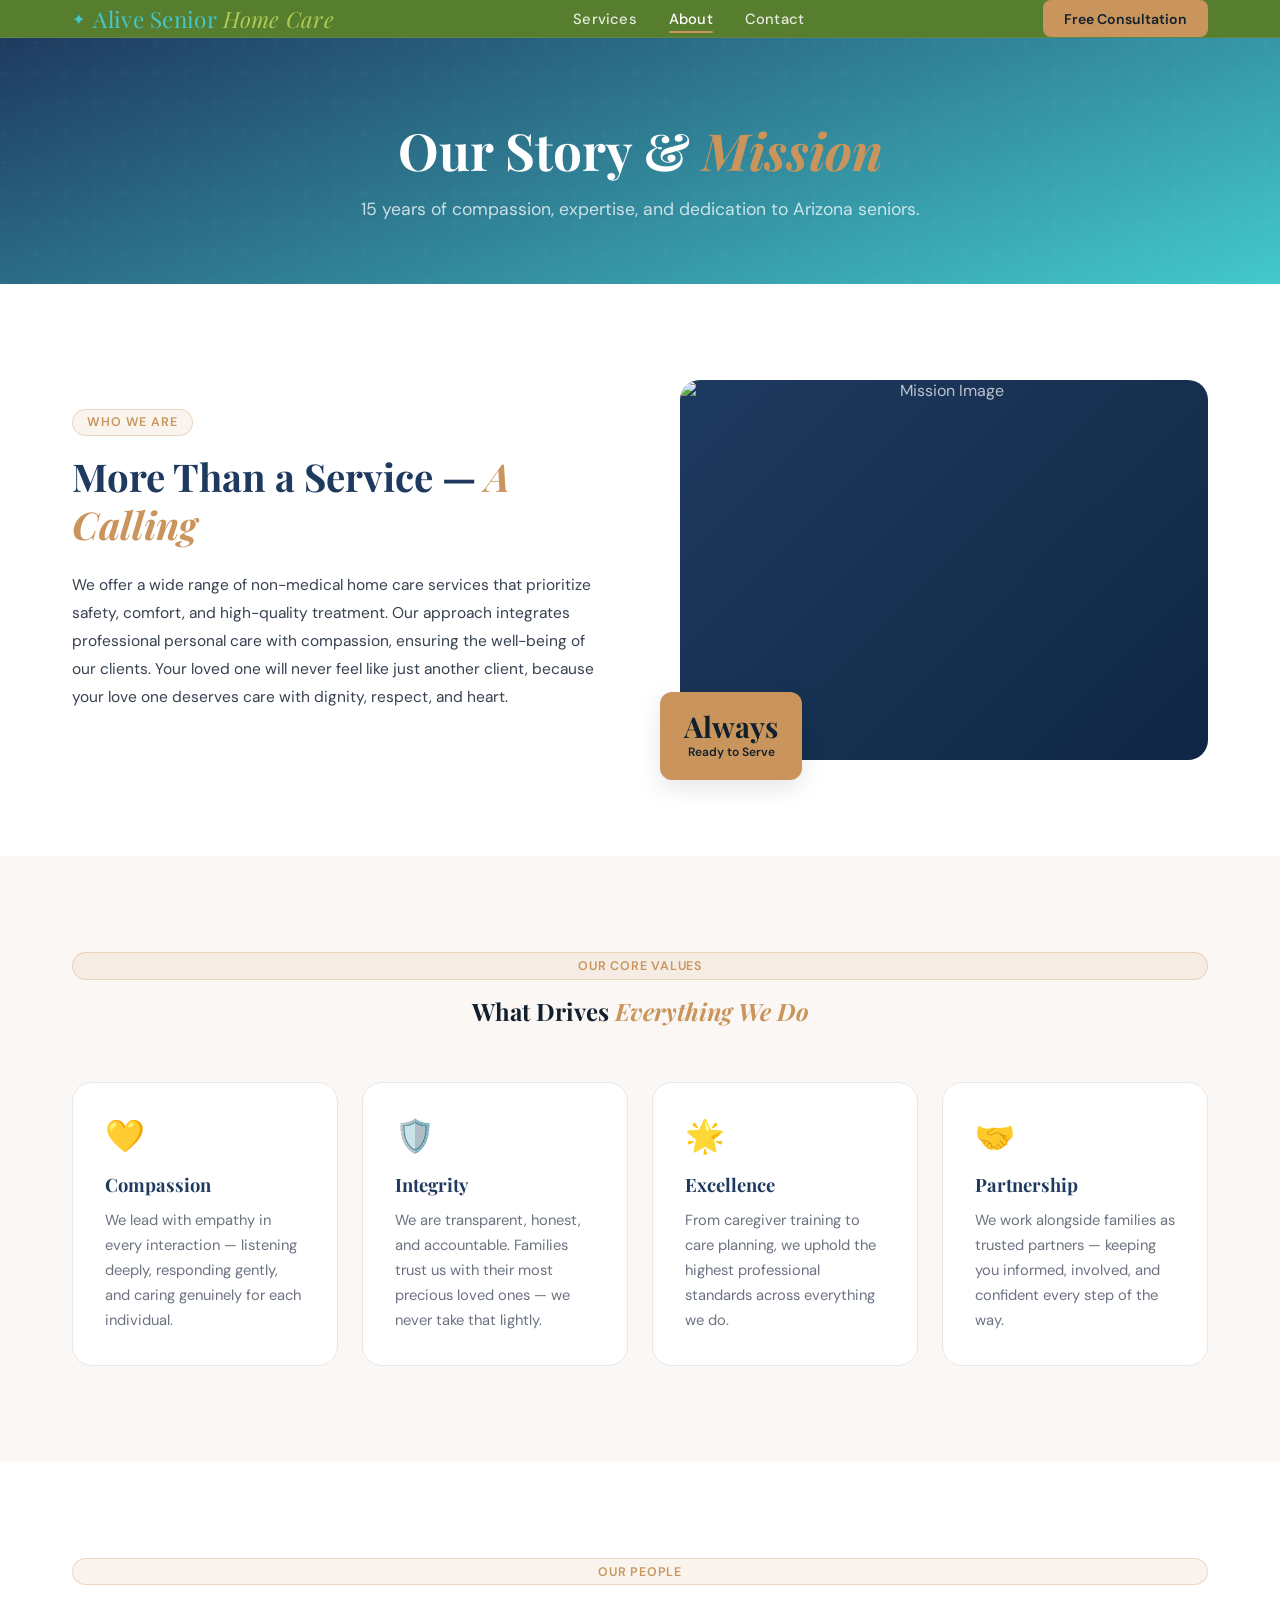
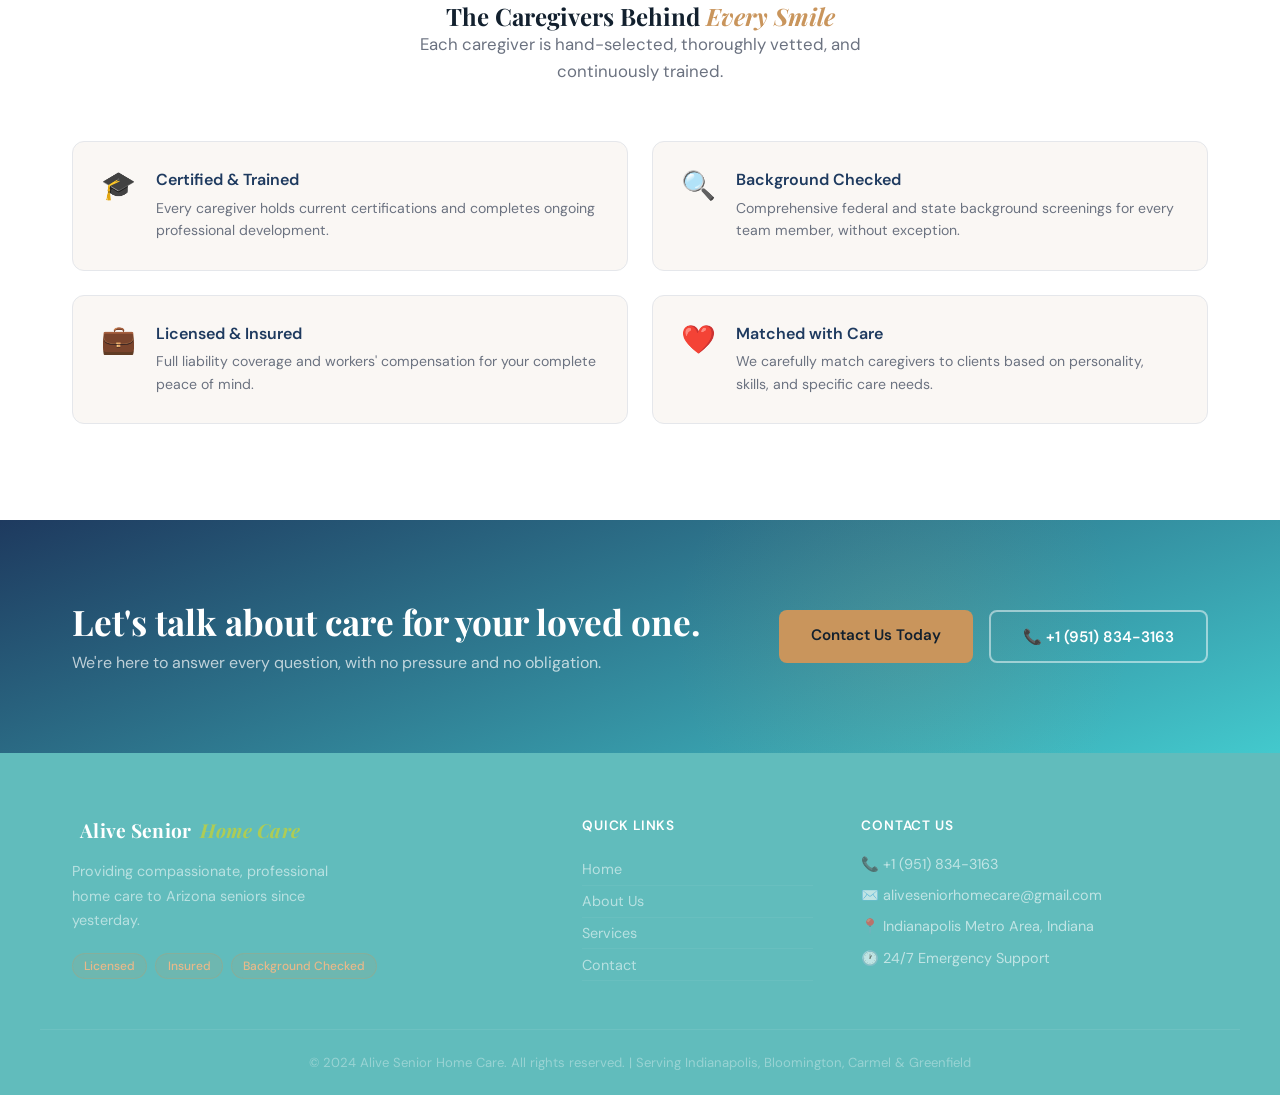
==== commit 0eccb116: "Update About page content and links" ====
--- a/about.html
+++ b/about.html
@@ -21,7 +21,7 @@
             <ul class="nav-links">
                 <li><a href="index.html#services" class="nav-link">Services</a></li>
                 <li><a href="about.html" class="nav-link active">About</a></li>
-                <li><a href="index.html#testimonials" class="nav-link">Testimonials</a></li>
+                <!-- <li><a href="index.html#testimonials" class="nav-link">Testimonials</a></li> -->
                 <li><a href="contact.html" class="nav-link">Contact</a></li>
             </ul>
             <a href="contact.html" class="cta-button">Free Consultation</a>
@@ -55,21 +55,20 @@
                 <span class="section-tag">Who We Are</span>
                 <h2>More Than a Service — <em>A Calling</em></h2>
                 <p>We offer a wide range of non-medical home care
-services that prioritize safety, comfort, and high-quality treatment. Our approach integrates professional personal care with compassion,
-ensuring the well-being of our clients.
-Your loved one will never feel like just another client, because your love one deserves care with dignity, respect, and heart.</p>
+                services that prioritize safety, comfort, and high-quality treatment. Our approach integrates professional personal care with compassion,
+                ensuring the well-being of our clients.
+                Your loved one will never feel like just another client, because your love one deserves care with dignity, respect, and heart.</p>
             </div>
             <div class="about-visual reveal-right">
                 <div class="about-image-block">
                     <div class="about-image-card main-img">
                         <div class="img-placeholder">
-                            <span>💙</span>
-                            <p>Caring for your loved ones since 2009</p>
+                            <img src="images/missionimg.jpg" alt="Mission Image" class="about-img">
                         </div>
                     </div>
                     <div class="about-badge-float">
-                        <span class="badge-num">500+</span>
-                        <span class="badge-text">Families Served</span>
+                        <span class="badge-num">Always</span>
+                        <span class="badge-text">Ready to Serve</span>
                     </div>
                 </div>
             </div>
@@ -149,7 +148,7 @@
         </div>
     </section>
 
-    <!-- Milestones Timeline -->
+    <!-- Milestones Timeline
     <section class="timeline-section">
         <div class="container">
             <div class="section-header reveal-up">
@@ -199,7 +198,7 @@
                 </div>
             </div>
         </div>
-    </section>
+    </section> -->
 
     <!-- CTA Banner -->
     <section class="cta-banner reveal-up">
@@ -217,7 +216,7 @@
     </section>
 
     <!-- Footer -->
-    <footer>
+   <footer>
         <div class="container footer-inner">
             <div class="footer-brand">
                 <div class="logo"><span class="logo-icon"></span> Alive Senior <em>Home Care</em></div>
@@ -233,23 +232,23 @@
                 <a href="index.html">Home</a>
                 <a href="about.html">About Us</a>
                 <a href="index.html#services">Services</a>
-                <a href="index.html#testimonials">Testimonials</a>
+                <!-- <a href="index.html#testimonials">Testimonials</a> -->
                 <a href="contact.html">Contact</a>
             </div>
             <div class="footer-contact">
                 <h4>Contact Us</h4>
                 <p>📞 <a href="tel:+19518343163">+1 (951) 834-3163</a></p>
                 <p>✉️ <a href="mailto:aliveseniorhomecare@gmail.com">aliveseniorhomecare@gmail.com</a></p>
-                <p>📍 Phoenix Metro Area, Arizona</p>
+                <p>📍 Indianapolis Metro Area, Indiana</p>
                 <p>🕐 24/7 Emergency Support</p>
             </div>
         </div>
         <div class="footer-bottom">
-            <p>© 2024 Alive Senior Home Care. All rights reserved. | Serving Phoenix, Scottsdale, Tempe & Mesa</p>
+            <p>© 2024 Alive Senior Home Care. All rights reserved. | Serving Indianapolis, Bloomington, Carmel & Greenfield</p>
         </div>
     </footer>
 
 
     <script src="script.js"></script>
 </body>
-</html>+</html>
--- a/styles.css
+++ b/styles.css
@@ -468,6 +468,7 @@
     animation: float 2.5s ease-in-out infinite;
 }
 
+
 .scroll-arrow {
     width: 20px;
     height: 20px;
@@ -629,11 +630,11 @@
 
 .service-card:hover .card-glow { opacity: 1; }
 
-.featured-card {
+/* .featured-card {
     background: linear-gradient(160deg, var(--primary) 0%, #43C9CD 100%);
     color: white;
     border-color: transparent;
-}
+} */
 
 .featured-card h3 { color: white; }
 .featured-card p { color: rgba(255,255,255,0.75); }
@@ -1027,6 +1028,23 @@
 /* =============================================
    ABOUT PAGE
    ============================================= */
+
+/* images */
+.img-placeholder {
+  width: 100%;
+  height: 100%;
+  object-fit: cover;
+  object-position: center;
+}
+
+.about-img {
+  width: 100%;
+  height: 100%;
+  object-fit: cover;
+  object-position: bottom;
+  display: block;
+}
+
 .about-mission {
     padding: 6rem 2rem;
     background: white;
@@ -1166,7 +1184,7 @@
 
 .team-features {
     display: grid;
-    grid-template-columns: repeat(auto-fit, minmax(280px, 1fr));
+    grid-template-columns: repeat(2, 1fr);
     gap: 1.5rem;
 }
 
@@ -1708,4 +1726,12 @@
     .team-features { grid-template-columns: 1fr; }
     .hero-stats { flex-direction: column; gap: 1rem; }
     .stat-divider { display: none; }
-}+}
+
+/* responsive */
+
+@media (max-width: 768px) {
+    .team-features {
+        grid-template-columns: 1fr;
+    }
+}
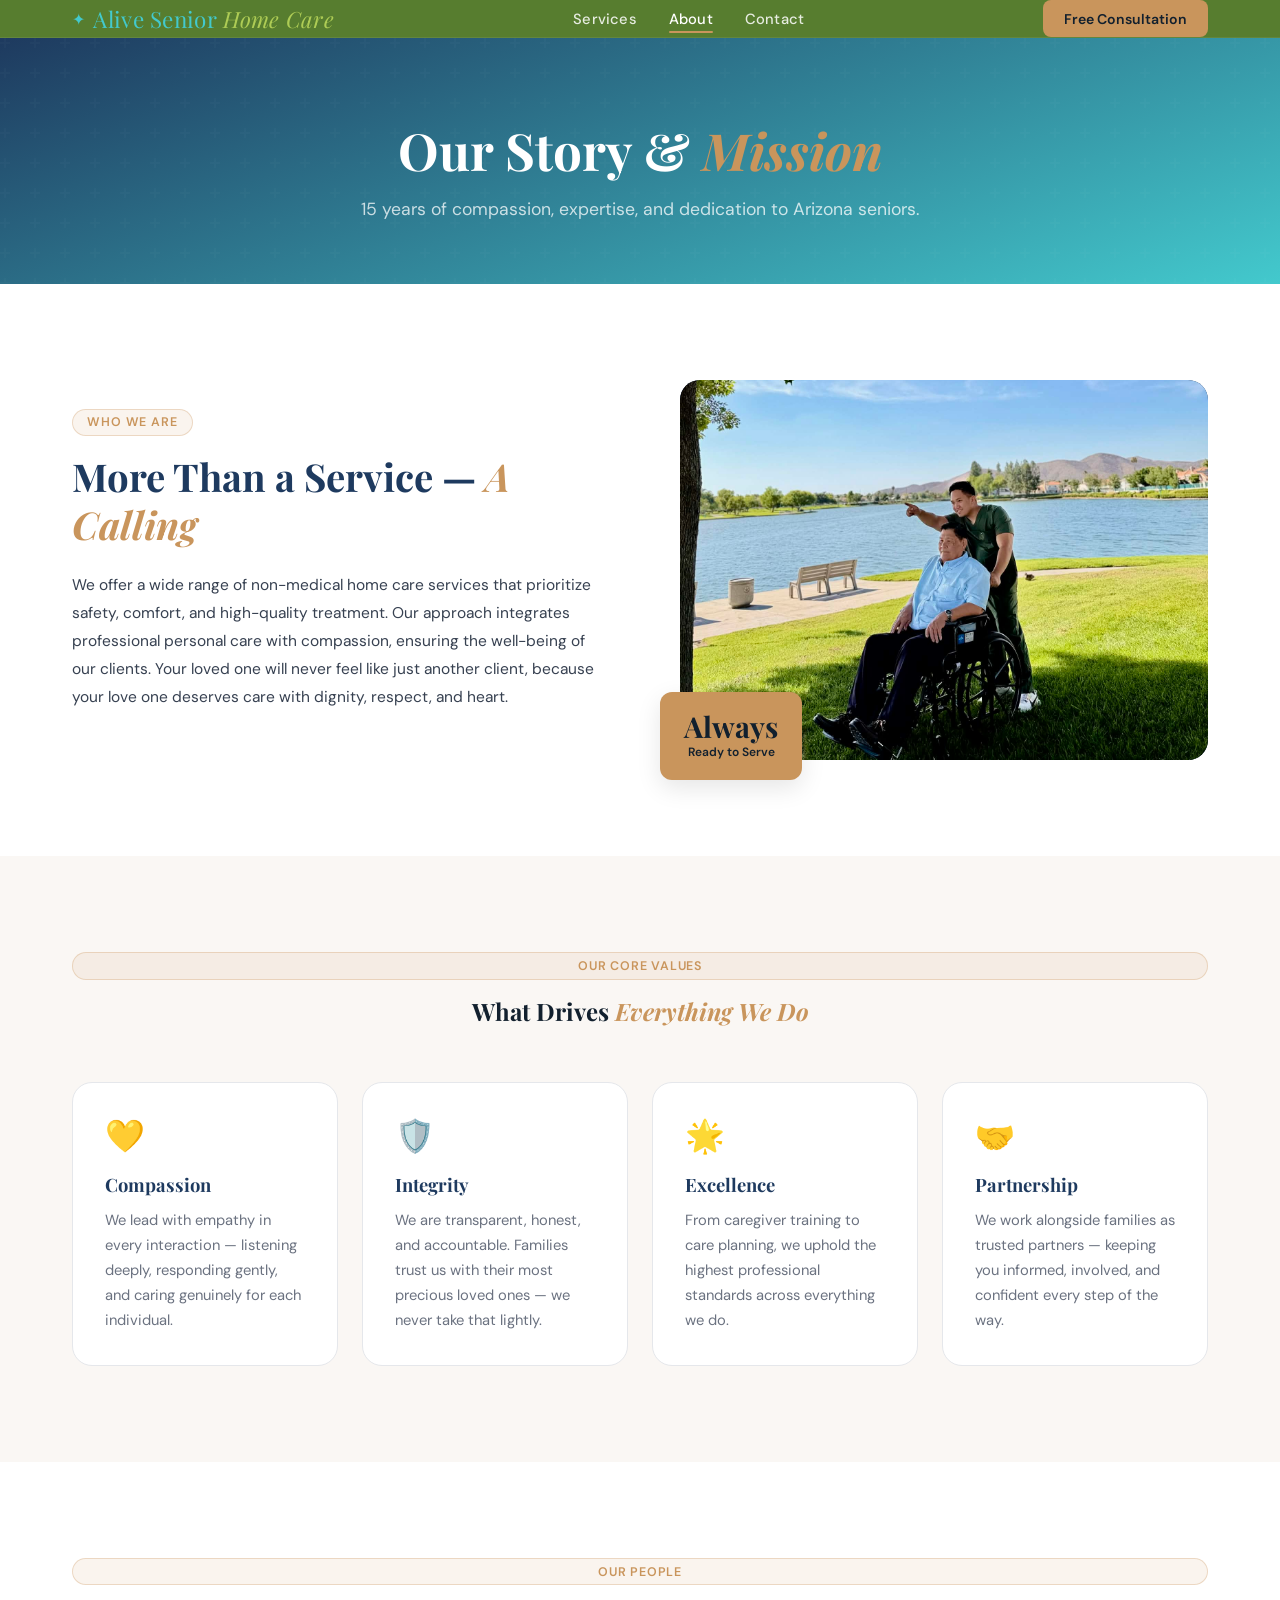
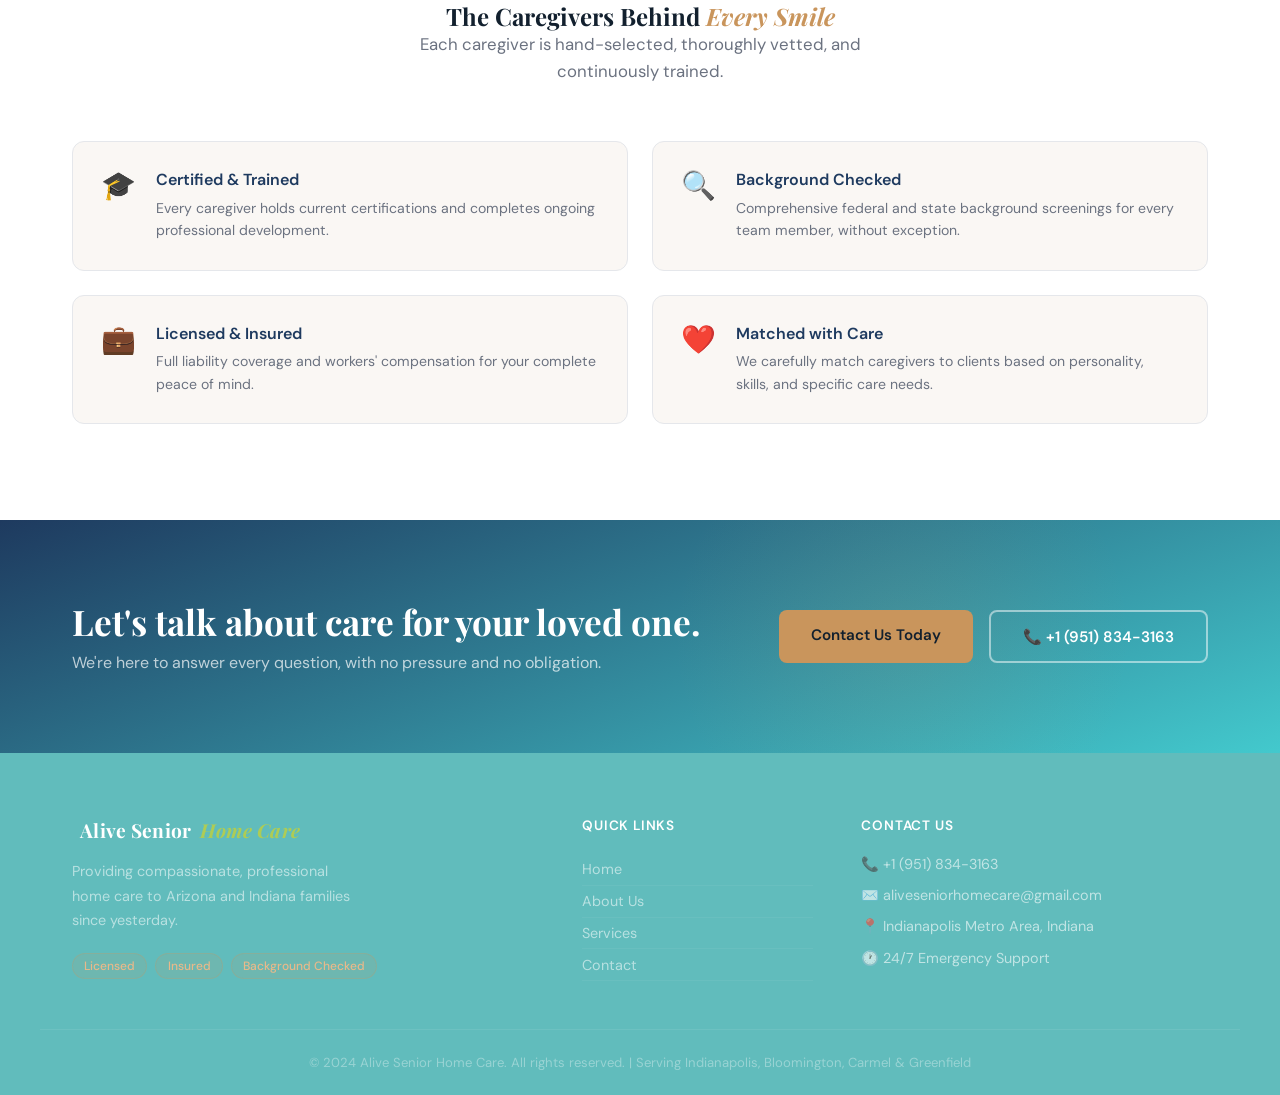
==== commit 2eb59e9e: "Update footer text to include Indiana" ====
--- a/about.html
+++ b/about.html
@@ -220,7 +220,7 @@
         <div class="container footer-inner">
             <div class="footer-brand">
                 <div class="logo"><span class="logo-icon"></span> Alive Senior <em>Home Care</em></div>
-                <p>Providing compassionate, professional home care to Arizona seniors since yesterday.</p>
+                <p>Providing compassionate, professional home care to Arizona and Indiana families since yesterday.</p>
                 <div class="footer-badges">
                     <span>Licensed</span>
                     <span>Insured</span>
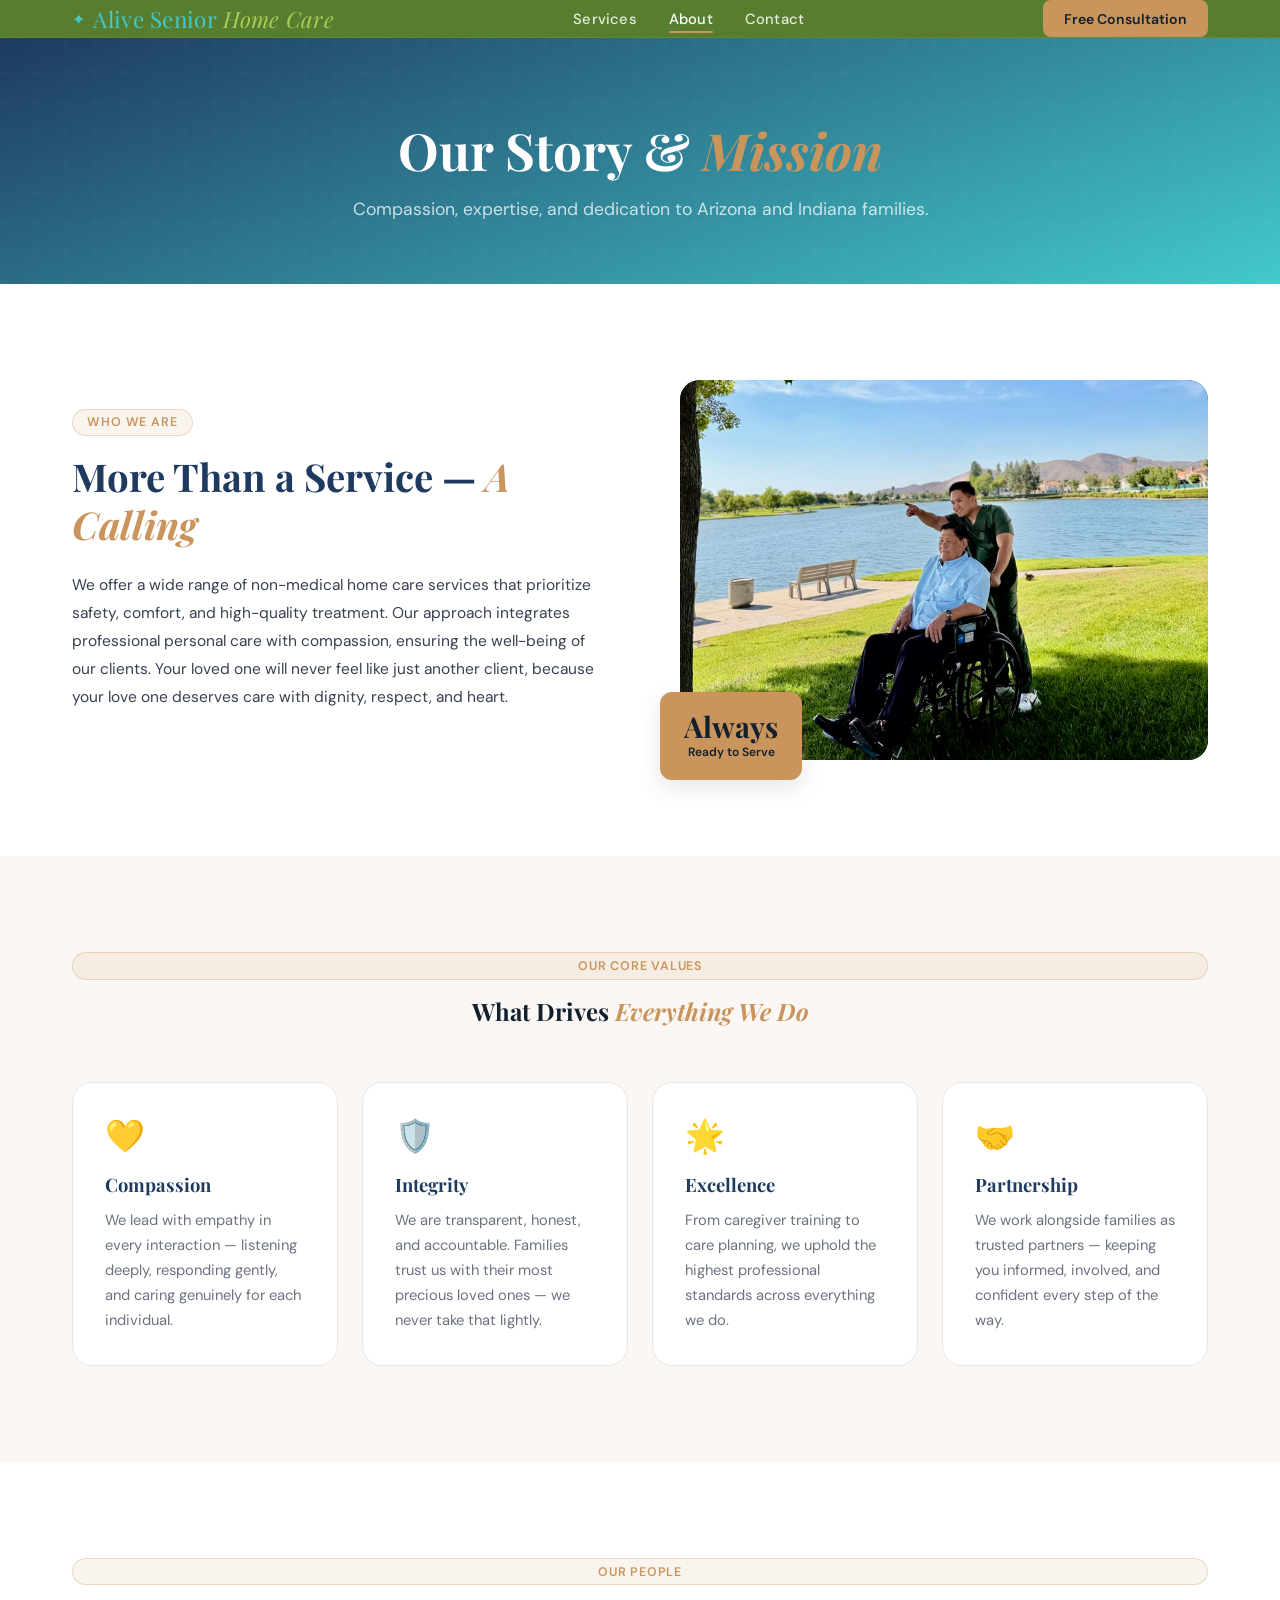
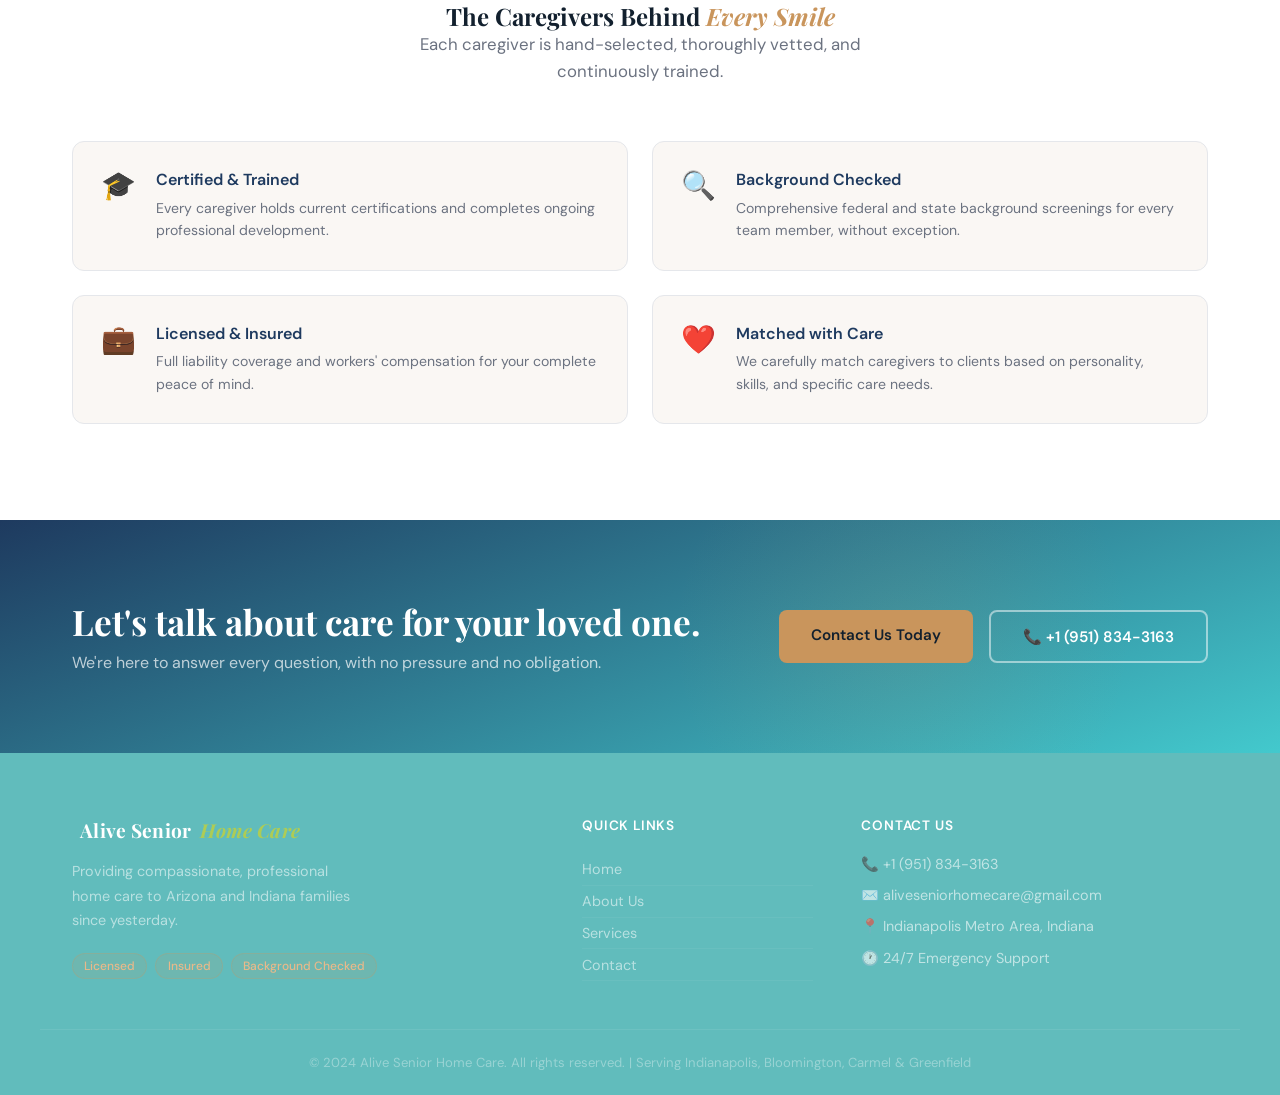
==== commit bac5f07c: "added favicon" ====
--- a/about.html
+++ b/about.html
@@ -3,11 +3,18 @@
 <head>
     <meta charset="UTF-8">
     <meta name="viewport" content="width=device-width, initial-scale=1.0">
+    <link rel="icon" type="image/png" href="images/favicon-96x96.png" sizes="96x96" />
+    <link rel="icon" type="image/svg+xml" href="images/favicon.svg" />
+    <link rel="shortcut icon" href="images/favicon.ico" />
+    <link rel="apple-touch-icon" sizes="180x180" href="images/apple-touch-icon.png" />
+    <meta name="apple-mobile-web-app-title" content="Alive Senior Home Care" />
+    <link rel="manifest" href="images/site.webmanifest" />
     <title>About Us – Alive Senior Home Care</title>
     <link rel="stylesheet" href="styles.css">
     <link rel="preconnect" href="https://fonts.googleapis.com">
     <link href="https://fonts.googleapis.com/css2?family=Playfair+Display:ital,wght@0,400;0,700;1,400&family=DM+Sans:wght@300;400;500;600&display=swap" rel="stylesheet">
 </head>
+
 <body>
 
     <div class="scroll-progress" id="scrollProgress"></div>
@@ -44,7 +51,7 @@
         <div class="container page-hero-content">
             <!-- <div class="breadcrumb reveal-up"><a href="index.html">Home</a> / About Us</div> -->
             <h1 class="reveal-up delay-1">Our Story &amp; <em>Mission</em></h1>
-            <p class="reveal-up delay-2">15 years of compassion, expertise, and dedication to Arizona seniors.</p>
+            <p class="reveal-up delay-2">Compassion, expertise, and dedication to Arizona and Indiana families.</p>
         </div>
     </section>
 
@@ -251,4 +258,4 @@
 
     <script src="script.js"></script>
 </body>
-</html>
+</html>
--- a/styles.css
+++ b/styles.css
@@ -1734,4 +1734,4 @@
     .team-features {
         grid-template-columns: 1fr;
     }
-}
+}
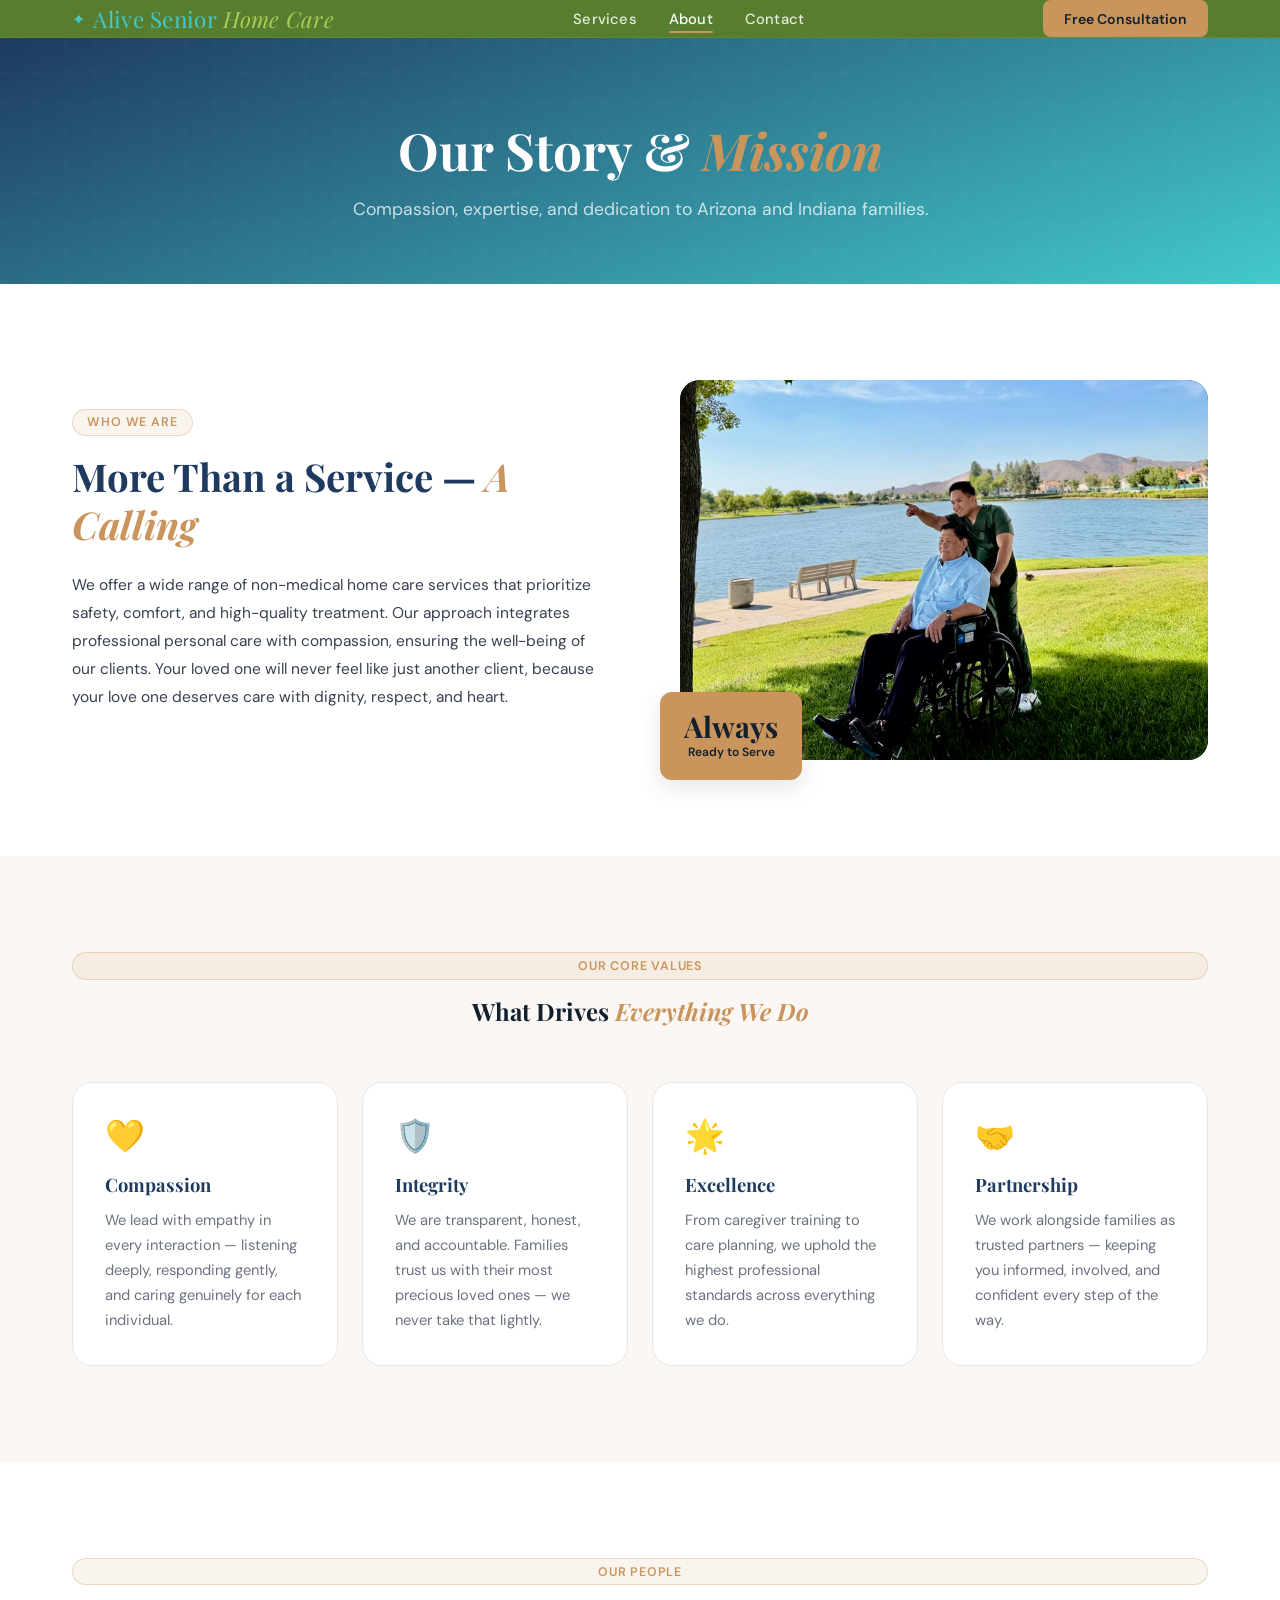
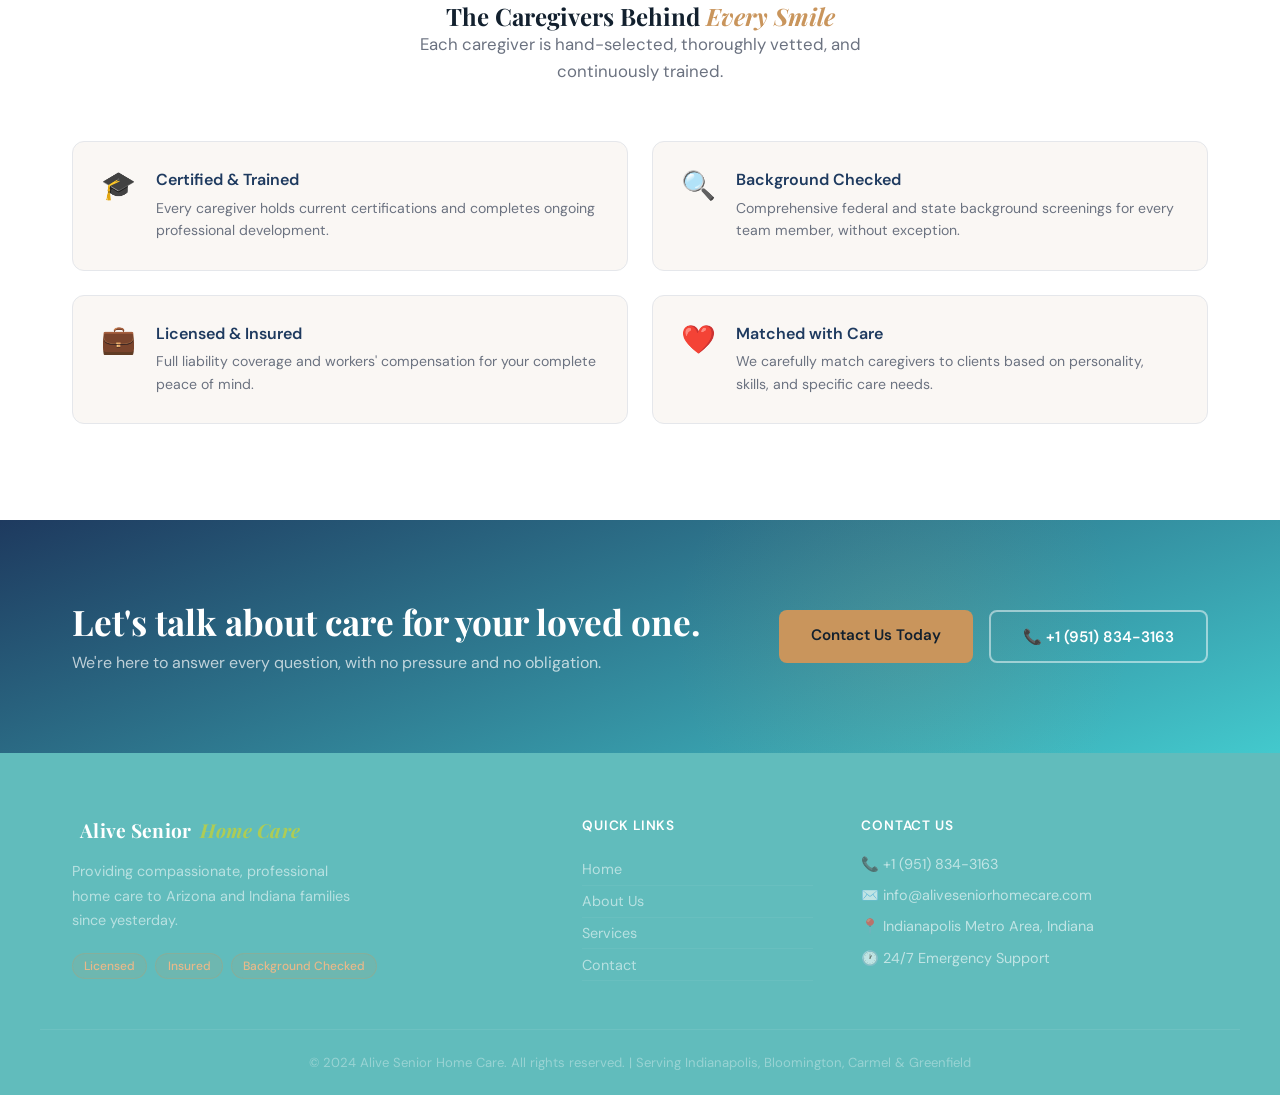
==== commit 25ee22fd: "Updated EmailJS system with admin + auto-reply templates" ====
--- a/about.html
+++ b/about.html
@@ -245,7 +245,7 @@
             <div class="footer-contact">
                 <h4>Contact Us</h4>
                 <p>📞 <a href="tel:+19518343163">+1 (951) 834-3163</a></p>
-                <p>✉️ <a href="mailto:aliveseniorhomecare@gmail.com">aliveseniorhomecare@gmail.com</a></p>
+                <p>✉️ <a href="mailto:info@aliveseniorhomecare.com">info@aliveseniorhomecare.com</a></p>
                 <p>📍 Indianapolis Metro Area, Indiana</p>
                 <p>🕐 24/7 Emergency Support</p>
             </div>
@@ -258,4 +258,5 @@
 
     <script src="script.js"></script>
 </body>
-</html>+
+</html>
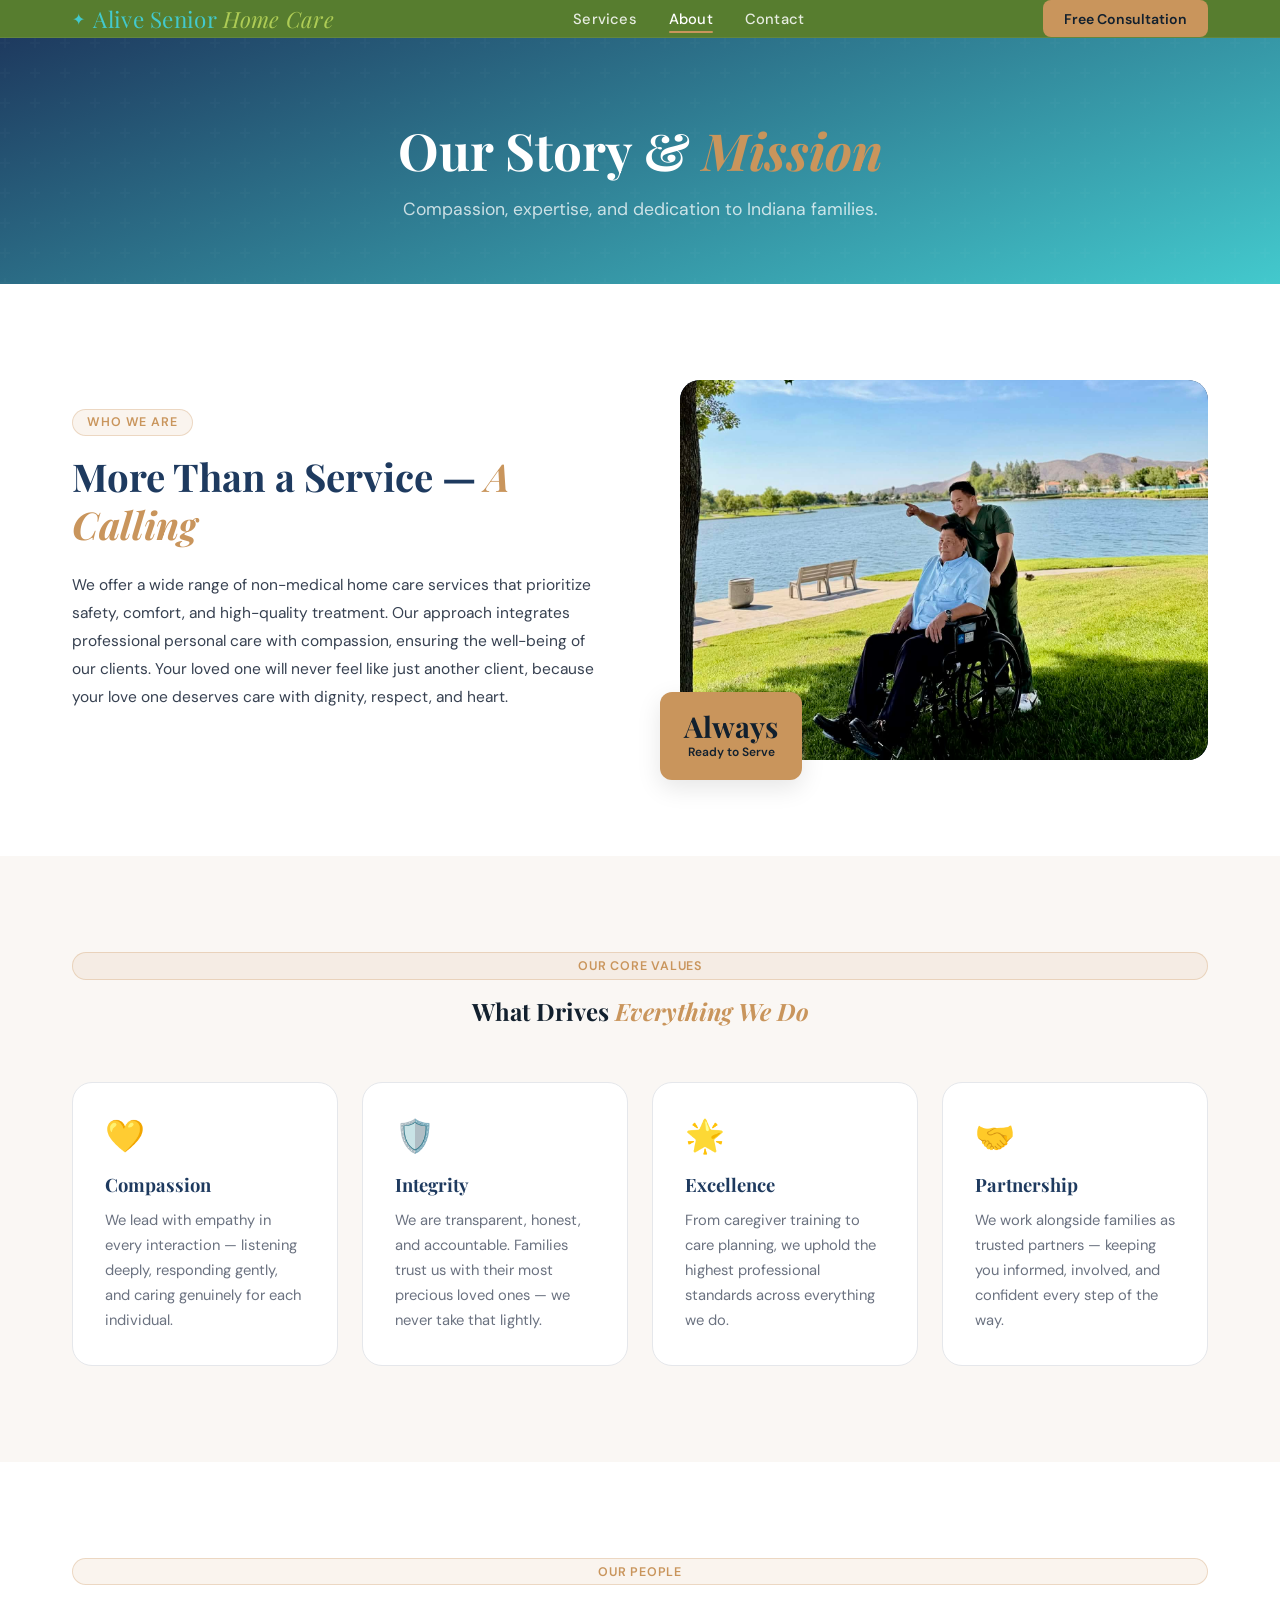
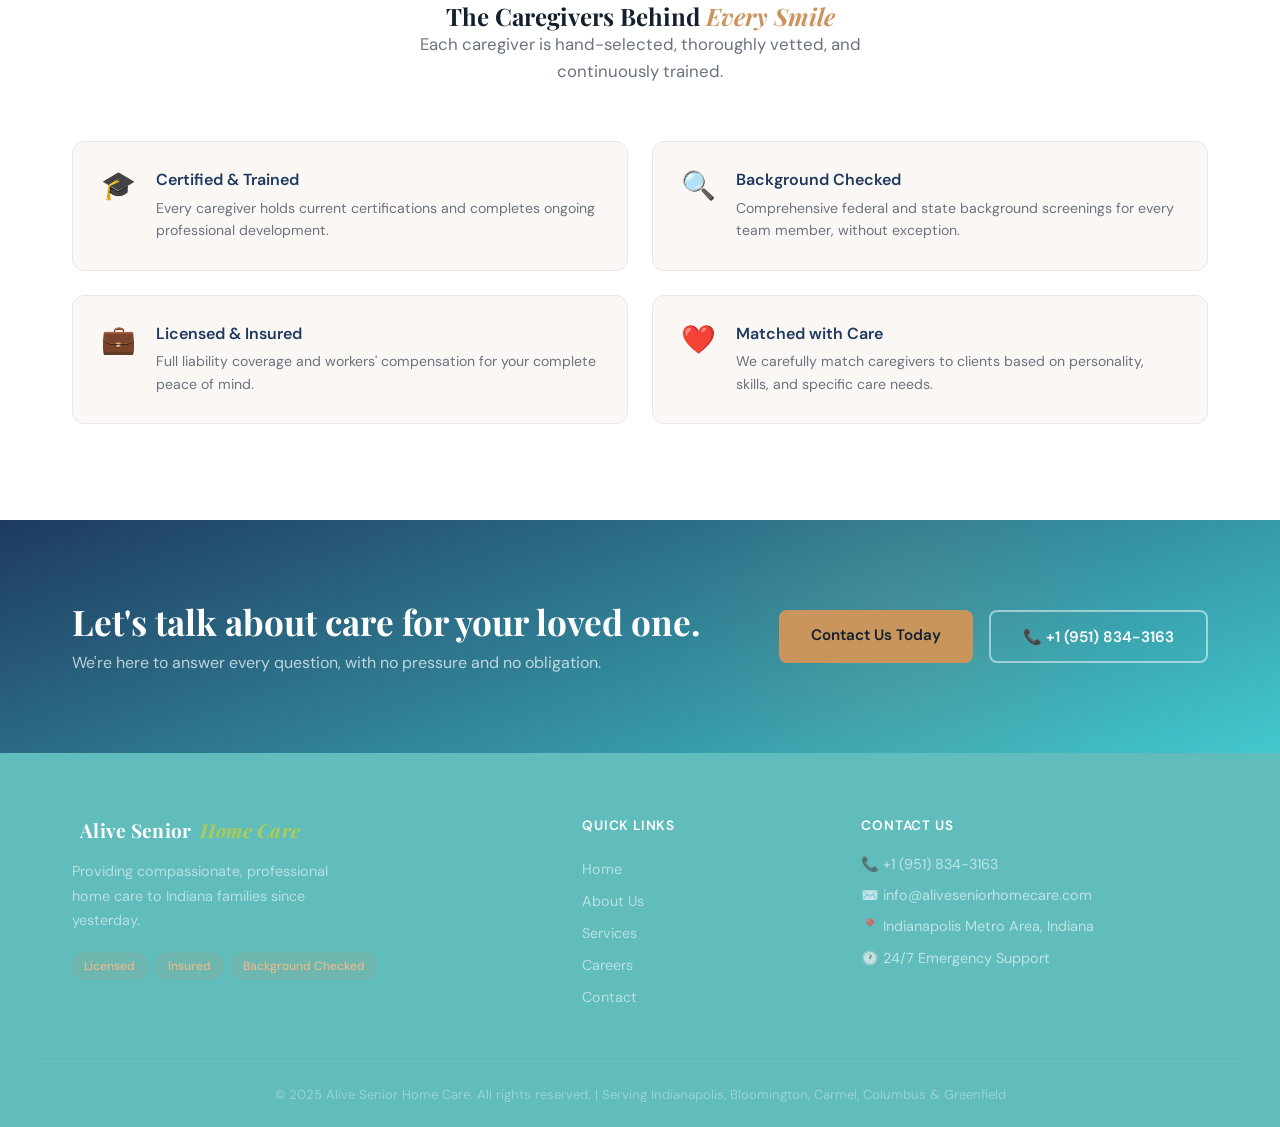
==== commit 0252161c: "added careers page and changed footer information and location information git push" ====
--- a/about.html
+++ b/about.html
@@ -51,7 +51,7 @@
         <div class="container page-hero-content">
             <!-- <div class="breadcrumb reveal-up"><a href="index.html">Home</a> / About Us</div> -->
             <h1 class="reveal-up delay-1">Our Story &amp; <em>Mission</em></h1>
-            <p class="reveal-up delay-2">Compassion, expertise, and dedication to Arizona and Indiana families.</p>
+            <p class="reveal-up delay-2">Compassion, expertise, and dedication to Indiana families.</p>
         </div>
     </section>
 
@@ -192,7 +192,7 @@
                     <div class="timeline-year">2021</div>
                     <div class="timeline-card">
                         <h4>500 Families Milestone</h4>
-                        <p>Reached 500 families served — a milestone that reflects the trust Arizona communities have placed in us.</p>
+                        <p>Reached 500 families served — a milestone that reflects the trust Indiana communities have placed in us.</p>
                     </div>
                 </div>
                 <div class="timeline-item reveal-left">
@@ -227,7 +227,7 @@
         <div class="container footer-inner">
             <div class="footer-brand">
                 <div class="logo"><span class="logo-icon"></span> Alive Senior <em>Home Care</em></div>
-                <p>Providing compassionate, professional home care to Arizona and Indiana families since yesterday.</p>
+                <p>Providing compassionate, professional home care to Indiana families since yesterday.</p>
                 <div class="footer-badges">
                     <span>Licensed</span>
                     <span>Insured</span>
@@ -239,6 +239,7 @@
                 <a href="index.html">Home</a>
                 <a href="about.html">About Us</a>
                 <a href="index.html#services">Services</a>
+                <a href="careers.html">Careers</a>
                 <!-- <a href="index.html#testimonials">Testimonials</a> -->
                 <a href="contact.html">Contact</a>
             </div>
@@ -251,7 +252,7 @@
             </div>
         </div>
         <div class="footer-bottom">
-            <p>© 2024 Alive Senior Home Care. All rights reserved. | Serving Indianapolis, Bloomington, Carmel & Greenfield</p>
+            <p>© 2025 Alive Senior Home Care. All rights reserved. | Serving Indianapolis, Bloomington, Carmel, Columbus & Greenfield</p>
         </div>
     </footer>
 
--- a/styles.css
+++ b/styles.css
@@ -538,6 +538,24 @@
     border-color: white;
     transform: translateY(-2px);
 }
+.btn-outline-light-careers {
+    background: transparent;
+    color: rgb(200, 196, 79);
+    padding: 0.9rem 2rem;
+    border: 2px solid rgba(255,255,255,0.5);
+    border-radius: 8px;
+    font-size: 0.95rem;
+    font-weight: 600;
+    cursor: pointer;
+    transition: all var(--transition);
+    display: inline-block;
+}
+
+.btn-outline-light-careers:hover {
+    background: rgba(255,255,255,0.1);
+    border-color: white;
+    transform: translateY(-2px);
+}
 
 /* =============================================
    SECTION HEADERS
@@ -1641,6 +1659,206 @@
 .faq-item.open .faq-answer {
     max-height: 300px;
     padding: 0 1.5rem 1.25rem;
+}
+
+/* =============================================
+   CAREERS PAGE
+   ============================================= */
+.careers-intro {
+    padding: 6rem 2rem 2rem;
+    background: var(--cream);
+}
+
+.careers-intro-inner {
+    max-width: 760px;
+    margin: 0 auto;
+    text-align: center;
+}
+
+.careers-intro .section-tag { display: inline-block; margin-bottom: 1rem; }
+
+.careers-intro h2 {
+    color: var(--primary);
+    font-size: 2rem;
+    margin-bottom: 1rem;
+}
+
+.careers-intro p {
+    color: var(--text-light);
+    font-size: 1.02rem;
+    line-height: 1.8;
+}
+
+.positions-section {
+    padding: 3rem 2rem 6rem;
+    background: var(--cream);
+}
+
+.positions-list {
+    display: flex;
+    flex-direction: column;
+    gap: 1.25rem;
+    max-width: 900px;
+    margin: 0 auto;
+}
+
+.position-card {
+    background: white;
+    border: 1px solid var(--border);
+    border-radius: var(--radius-lg);
+    padding: 1.75rem 2rem;
+    display: flex;
+    align-items: center;
+    justify-content: space-between;
+    gap: 1.5rem;
+    flex-wrap: wrap;
+    transition: all var(--transition);
+    position: relative;
+    overflow: hidden;
+}
+
+.position-card::before {
+    content: '';
+    position: absolute;
+    top: 0; left: 0; bottom: 0;
+    width: 3px;
+    background: linear-gradient(180deg, var(--gold), var(--gold-light));
+    transform: scaleY(0);
+    transform-origin: top;
+    transition: transform var(--transition);
+}
+
+.position-card:hover::before { transform: scaleY(1); }
+
+.position-card:hover {
+    transform: translateY(-4px);
+    box-shadow: var(--shadow-md);
+}
+
+.position-main h3 {
+    color: var(--primary);
+    font-size: 1.15rem;
+    margin-bottom: 0.5rem;
+}
+
+.position-tags {
+    display: flex;
+    gap: 0.5rem;
+    flex-wrap: wrap;
+    margin-bottom: 0.75rem;
+}
+
+.position-tag {
+    font-size: 0.76rem;
+    font-weight: 600;
+    color: var(--primary-mid);
+    background: var(--accent);
+    padding: 0.3rem 0.7rem;
+    border-radius: 999px;
+    letter-spacing: 0.2px;
+}
+
+.position-main p {
+    color: var(--text-light);
+    font-size: 0.92rem;
+    line-height: 1.65;
+    max-width: 520px;
+}
+
+.position-apply {
+    flex-shrink: 0;
+    background: var(--primary);
+    color: white;
+    padding: 0.75rem 1.5rem;
+    border-radius: 999px;
+    font-size: 0.9rem;
+    font-weight: 600;
+    white-space: nowrap;
+    transition: all var(--transition);
+}
+
+.position-apply:hover {
+    background: var(--gold);
+    transform: translateY(-2px);
+}
+
+.how-to-apply {
+    padding: 6rem 2rem;
+    background: white;
+}
+
+.apply-steps {
+    display: grid;
+    grid-template-columns: repeat(auto-fit, minmax(220px, 1fr));
+    gap: 1.5rem;
+    margin-bottom: 3rem;
+}
+
+.apply-step {
+    text-align: center;
+    padding: 1.5rem;
+}
+
+.apply-step-num {
+    width: 44px;
+    height: 44px;
+    border-radius: 50%;
+    background: var(--primary);
+    color: white;
+    display: flex;
+    align-items: center;
+    justify-content: center;
+    font-family: 'Playfair Display', serif;
+    font-size: 1.1rem;
+    margin: 0 auto 1rem;
+}
+
+.apply-step h4 {
+    color: var(--primary);
+    font-size: 1rem;
+    margin-bottom: 0.5rem;
+}
+
+.apply-step p {
+    color: var(--text-light);
+    font-size: 0.88rem;
+    line-height: 1.6;
+}
+
+.apply-cta {
+    text-align: center;
+    background: var(--cream);
+    border: 1px solid var(--border);
+    border-radius: var(--radius-lg);
+    padding: 2.5rem;
+    max-width: 700px;
+    margin: 0 auto;
+}
+
+.apply-cta h3 {
+    color: var(--primary);
+    font-size: 1.3rem;
+    margin-bottom: 0.75rem;
+}
+
+.apply-cta p {
+    color: var(--text-light);
+    margin-bottom: 1.5rem;
+    line-height: 1.7;
+}
+
+.apply-cta-buttons {
+    display: flex;
+    gap: 1rem;
+    justify-content: center;
+    flex-wrap: wrap;
+}
+
+@media (max-width: 640px) {
+    .position-card { flex-direction: column; align-items: flex-start; }
+    .position-apply { width: 100%; text-align: center; }
+    .apply-cta-buttons { flex-direction: column; }
+    .apply-cta-buttons a { width: 100%; }
 }
 
 .faq-answer p {
